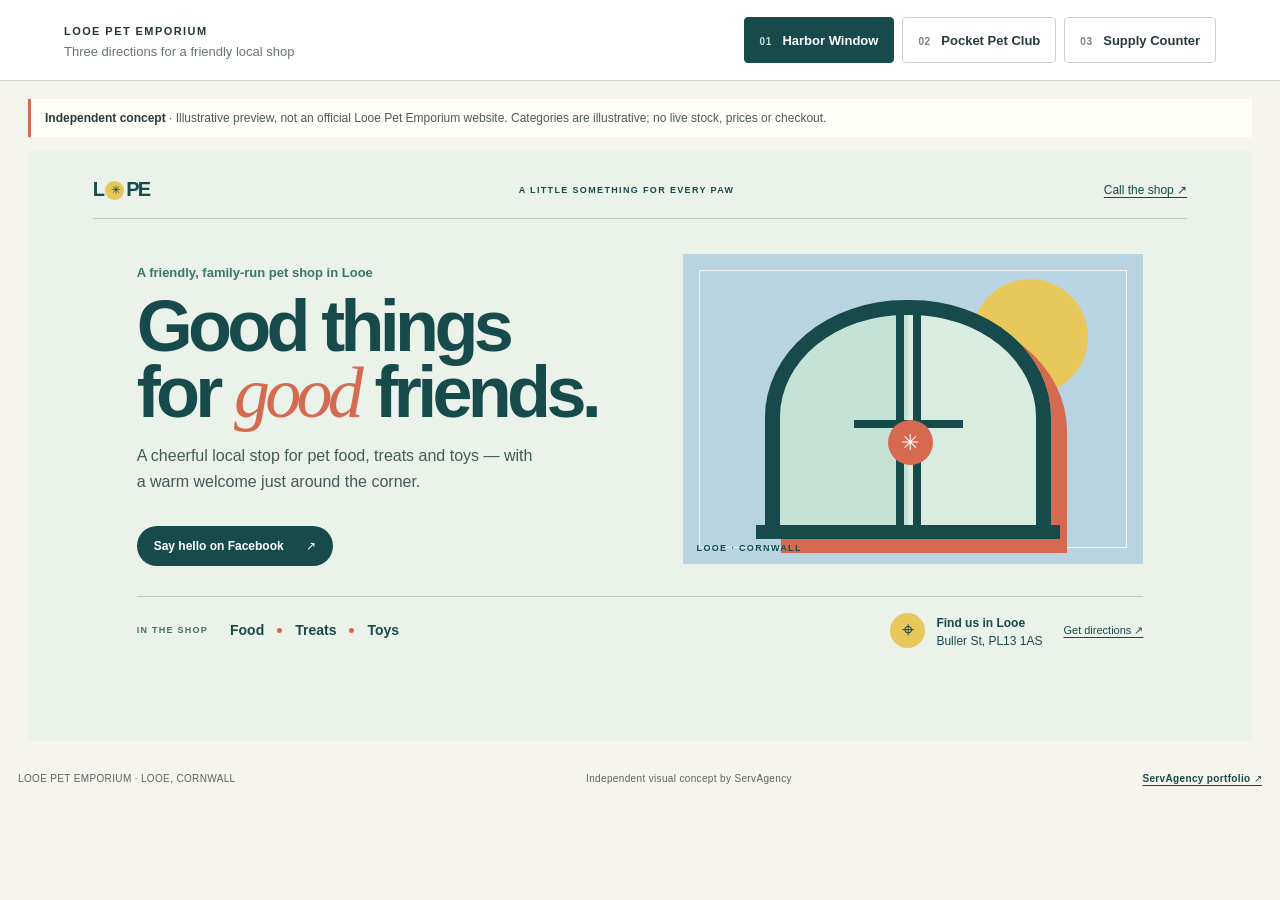
==== index.html @ 42b83d79 "Create Looe Pet Emporium three-concept prototype" ====
<!doctype html>
<html lang="en">
<head>
  <meta charset="utf-8">
  <meta name="viewport" content="width=device-width, initial-scale=1">
  <meta name="theme-color" content="#f5f4ed">
  <meta name="description" content="An independent, illustrative website concept for Looe Pet Emporium, shown in three visual directions.">
  <title>Looe Pet Emporium — Three visual concepts</title>
  <link rel="stylesheet" href="styles.css">
  <script src="interactions.js" defer></script>
</head>
<body data-concept="harbor">
  <a class="skip-link" href="#main">Skip to content</a>
  <header class="concept-bar">
    <div class="concept-intro"><span class="eyebrow">LOOE PET EMPORIUM</span><p>Three directions for a friendly local shop</p></div>
    <nav class="concept-picker" aria-label="Choose a visual concept">
      <button type="button" data-concept-button="harbor" aria-pressed="true"><span>01</span> Harbor Window</button>
      <button type="button" data-concept-button="club" aria-pressed="false"><span>02</span> Pocket Pet Club</button>
      <button type="button" data-concept-button="counter" aria-pressed="false"><span>03</span> Supply Counter</button>
    </nav>
  </header>
  <main id="main" tabindex="-1">
    <p class="concept-note"><strong>Independent concept</strong> · Illustrative preview, not an official Looe Pet Emporium website. Categories are illustrative; no live stock, prices or checkout.</p>
    <p id="concept-status" class="visually-hidden" aria-live="polite" aria-atomic="true">Harbor Window concept selected</p>
    <section class="storefront harbor-view" data-view="harbor" aria-labelledby="harbor-title">
      <div class="harbor-top"><a class="brand" href="#main" aria-label="Looe Pet Emporium home">L<span class="brand-mark">✳</span>PE</a><span class="top-caption">A LITTLE SOMETHING FOR EVERY PAW</span><a class="small-link" href="tel:+441503269208">Call the shop ↗</a></div>
      <div class="harbor-hero">
        <div class="harbor-copy"><p class="kicker">A friendly, family-run pet shop in Looe</p><h1 id="harbor-title">Good things<br>for <em>good</em> friends.</h1><p class="hero-text">A cheerful local stop for pet food, treats and toys — with a warm welcome just around the corner.</p><a class="pill-link" href="https://www.facebook.com/LooePetEmporium/" target="_blank" rel="noopener noreferrer">Say hello on Facebook <span aria-hidden="true">↗</span></a></div>
        <div class="window-art" aria-hidden="true"><div class="sun"></div><div class="window-arch"><div class="window-cross"></div><div class="window-sill"></div><div class="window-paw">✳</div></div><span class="art-label">LOOE · CORNWALL</span></div>
      </div>
      <div class="harbor-lower"><div class="category-line"><span>IN THE SHOP</span><p><b>Food</b><i></i><b>Treats</b><i></i><b>Toys</b></p></div><div class="visit-card"><span class="visit-icon" aria-hidden="true">⌖</span><div><b>Find us in Looe</b><p>Buller St, PL13 1AS</p></div><a href="https://maps.google.com/?q=Buller+St%2C+PL13+1AS" target="_blank" rel="noopener noreferrer">Get directions ↗</a></div></div>
    </section>
    <section class="storefront club-view" data-view="club" aria-labelledby="club-title" hidden>
      <header class="club-head"><a class="club-logo" href="#main" aria-label="Looe Pet Emporium home">LOOE<span>pet emporium</span></a><span class="club-ribbon">A GOOD DAY FOR A WAG</span><a class="club-contact" href="tel:+441503269208">Call us <span aria-hidden="true">↗</span></a></header>
      <div class="club-hero"><div class="club-copy"><span class="sticker sticker-one">HELLO,<br>LOOE!</span><p class="club-kicker">Your neighbourhood pet shop</p><h1 id="club-title">More tail<br>wags <span>start here.</span></h1><p>A friendly, family-run shop with food, treats and toys for the four-legged members of the family.</p><a class="club-button" href="https://www.facebook.com/LooePetEmporium/" target="_blank" rel="noopener noreferrer">Meet us on Facebook <span aria-hidden="true">→</span></a></div><div class="club-seal" aria-label="Food, treats and toys"><span class="seal-top">GOOD THINGS FOR</span><strong>pets!</strong><span class="seal-bottom">FOOD · TREATS · TOYS</span><span class="seal-star" aria-hidden="true">✦</span></div></div>
      <div class="club-footer"><div><span class="tiny-label">POP IN</span><p>Buller St, PL13 1AS</p></div><a href="https://maps.google.com/?q=Buller+St%2C+PL13+1AS" target="_blank" rel="noopener noreferrer">Find us in Looe <span aria-hidden="true">↗</span></a></div>
    </section>
    <section class="storefront counter-view" data-view="counter" aria-labelledby="counter-title" hidden>
      <header class="counter-head"><div class="counter-brand"><span class="counter-icon" aria-hidden="true">LP</span><div><b>LOOE PET EMPORIUM</b><small>YOUR LOCAL PET SHOP</small></div></div><a href="tel:+441503269208">+44 1503 269208 <span aria-hidden="true">↗</span></a></header>
      <div class="counter-hero"><div class="counter-copy"><p class="counter-kicker">BULLER STREET · LOOE</p><h1 id="counter-title">A good place<br>to <span>stock up.</span></h1><p>A friendly, family-run pet shop for everyday food, little treats and playtime favourites.</p><a class="counter-button" href="https://www.facebook.com/LooePetEmporium/" target="_blank" rel="noopener noreferrer">CONTACT THE SHOP <span aria-hidden="true">↗</span></a></div><div class="shelf-art" aria-hidden="true"><div class="shelf-label shelf-a">FOOD</div><div class="shelf-label shelf-b">TREATS</div><div class="shelf-label shelf-c">TOYS</div><div class="shelf-line line-a"></div><div class="shelf-line line-b"></div><div class="shelf-line line-c"></div><span class="shelf-note">GOOD THINGS<br>FOR GOOD PETS</span></div></div>
      <div class="counter-bottom"><span class="counter-tag">IN STORE</span><div class="counter-categories"><span>01 / FOOD</span><span>02 / TREATS</span><span>03 / TOYS</span></div><a href="https://maps.google.com/?q=Buller+St%2C+PL13+1AS" target="_blank" rel="noopener noreferrer">Buller St, PL13 1AS <span aria-hidden="true">↗</span></a></div>
    </section>
  </main>
  <footer class="global-footer"><span>LOOE PET EMPORIUM · LOOE, CORNWALL</span><span>Independent visual concept by ServAgency</span><a href="https://servagency.vercel.app" target="_blank" rel="noopener noreferrer">ServAgency portfolio ↗</a></footer>
</body>
</html>
---- styles.css ----
@charset "UTF-8";
:root{font-family:Arial,"Trebuchet MS",sans-serif;color:#24363a;background:#f5f4ed;font-synthesis:none;text-rendering:optimizeLegibility}*{box-sizing:border-box}html{scroll-behavior:smooth}body{margin:0;min-width:320px}.skip-link{position:absolute;top:-60px;left:12px;z-index:9;padding:12px;background:#fff;color:#111}.skip-link:focus{top:12px}.concept-bar{position:relative;z-index:2;display:flex;align-items:center;justify-content:space-between;gap:24px;padding:17px max(5vw,22px);background:#fff;border-bottom:1px solid #d8d9d0}.concept-intro .eyebrow{font-size:11px;letter-spacing:.13em;font-weight:800}.concept-intro p{margin:5px 0 0;font-size:13px;color:#687475}.concept-picker{display:flex;gap:8px}.concept-picker button{min-height:46px;padding:0 15px;border:1px solid #cdd3ce;border-radius:4px;background:#fff;color:#283a3c;font:700 13px Arial, sans-serif;cursor:pointer;transition:background .2s,color .2s,border-color .2s}.concept-picker button span{margin-right:7px;color:#768282;font-size:10px;letter-spacing:.06em}.concept-picker button:hover{border-color:#35635d}.concept-picker button[aria-pressed=true]{color:#fff;background:#174a4b;border-color:#174a4b}.concept-picker button[aria-pressed=true] span{color:#c8e1d5}.concept-picker button:focus-visible,a:focus-visible{outline:3px solid #dc7648;outline-offset:3px}main{max-width:1420px;margin:0 auto;padding:18px 28px 20px}.concept-note{max-width:1250px;margin:0 auto 14px;padding:10px 14px;border-left:3px solid #d56a51;background:#fffdf8;color:#4d5b5d;font-size:12px;line-height:1.5}.concept-note strong{color:#263b3c}.storefront{max-width:1250px;min-height:590px;margin:0 auto;overflow:hidden;animation:enter .32s ease both}.storefront[hidden]{display:none!important}.visually-hidden{position:absolute;width:1px;height:1px;padding:0;margin:-1px;overflow:hidden;clip:rect(0,0,0,0);white-space:nowrap;border:0}@keyframes enter{from{opacity:.65;transform:translateY(5px)}to{opacity:1;transform:translateY(0)}}
/* Harbor Window: coastal, layered and softly framed */
.harbor-view{padding:27px 5.3% 35px;background:#eaf2e9;color:#174a4b}.harbor-top{display:flex;align-items:center;justify-content:space-between;padding-bottom:17px;border-bottom:1px solid #b9cec3}.brand{font-weight:900;letter-spacing:-.09em;font-size:20px;color:#174a4b;text-decoration:none}.brand-mark{display:inline-grid;place-items:center;width:19px;height:19px;margin:0 2px;border-radius:50%;background:#e8c85b;color:#174a4b;font-size:12px;vertical-align:2px}.top-caption,.art-label{font-size:9px;letter-spacing:.15em;font-weight:800}.small-link{font-size:12px;color:#174a4b;text-underline-offset:3px}.harbor-hero{display:grid;grid-template-columns:1fr .92fr;align-items:center;min-height:355px;gap:45px;padding:33px 4% 18px}.kicker{font-size:13px;color:#3b766e;font-weight:700}.harbor-copy h1{margin:12px 0 17px;font-family:"Trebuchet MS",Arial,sans-serif;font-size:clamp(44px,6vw,72px);line-height:.92;letter-spacing:-.065em}.harbor-copy h1 em{font-family:Georgia,serif;font-weight:400;color:#d56a51}.hero-text{max-width:400px;font-size:16px;line-height:1.6;color:#405b59}.pill-link{display:inline-flex;gap:22px;align-items:center;margin-top:15px;padding:13px 17px;border-radius:99px;background:#174a4b;color:#fff;text-decoration:none;font-size:12px;font-weight:700}.window-art{position:relative;display:grid;place-items:center;min-height:310px;background:#b8d4e2;overflow:hidden}.window-art:before{content:"";position:absolute;inset:16px;border:1px solid #f5f4ed}.sun{position:absolute;width:116px;height:116px;top:25px;right:12%;border-radius:50%;background:#e8c85b}.window-arch{position:absolute;bottom:25px;left:18%;width:62%;height:77%;border:15px solid #174a4b;border-bottom:0;border-radius:49% 49% 0 0;background:linear-gradient(90deg,#c5e2d7 50%,#d9ece0 50%);box-shadow:16px 14px 0 #d56a51}.window-cross{position:absolute;inset:0 45%;border-left:8px solid #174a4b;border-right:8px solid #174a4b}.window-cross:after{content:"";position:absolute;left:-50px;right:-50px;top:47%;border-top:8px solid #174a4b}.window-sill{position:absolute;left:-24px;right:-24px;bottom:0;height:14px;background:#174a4b}.window-paw{position:absolute;left:42%;top:47%;display:grid;place-items:center;width:45px;height:45px;border-radius:50%;background:#d56a51;color:#fff;font-size:22px}.art-label{position:absolute;bottom:11px;left:14px;color:#174a4b}.harbor-lower{display:flex;align-items:center;justify-content:space-between;gap:22px;margin:12px 4% 0;padding-top:16px;border-top:1px solid #b9cec3}.category-line{display:flex;gap:22px;align-items:center}.category-line>span,.tiny-label{font-size:9px;letter-spacing:.14em;font-weight:800;color:#3b766e}.category-line p{display:flex;align-items:center;gap:13px;margin:0;font-size:14px}.category-line i{width:5px;height:5px;border-radius:50%;background:#d56a51}.visit-card{display:flex;align-items:center;gap:11px}.visit-icon{display:grid;place-items:center;width:35px;height:35px;border-radius:50%;background:#e8c85b;font-size:22px}.visit-card b{font-size:12px}.visit-card p{margin:3px 0 0;font-size:12px}.visit-card a{margin-left:10px;font-size:11px;color:#174a4b;text-underline-offset:3px}
/* Pocket Pet Club: playful, sticker-like and bright */
.club-view{padding:0 6% 27px;background:#fff5ee;color:#24364b;border:1px solid #f0d3c8;border-radius:3px}.club-head{display:flex;align-items:center;justify-content:space-between;min-height:76px;border-bottom:2px solid #24364b}.club-logo{color:#6548a3;text-decoration:none;font-size:18px;font-weight:900;letter-spacing:-.07em}.club-logo span{display:block;margin-top:-2px;font-size:10px;letter-spacing:.01em;font-weight:600}.club-ribbon{padding:7px 14px;background:#f1cc52;transform:rotate(-2deg);font-size:9px;font-weight:900;letter-spacing:.1em}.club-contact{font-size:12px;color:#24364b}.club-hero{position:relative;display:grid;grid-template-columns:1.1fr .9fr;align-items:center;min-height:405px;padding:28px 7% 24px}.club-copy{position:relative;z-index:1}.club-kicker{font-size:12px;font-weight:800;color:#6548a3}.club-copy h1{margin:11px 0 15px;font-family:"Trebuchet MS",Arial,sans-serif;font-size:clamp(48px,6.2vw,76px);line-height:.9;letter-spacing:-.07em}.club-copy h1 span{color:#d64d3f}.club-copy>p:not(.club-kicker){max-width:390px;font-size:15px;line-height:1.65}.club-button{display:inline-flex;gap:19px;padding:13px 16px;margin-top:12px;border-radius:3px;background:#6548a3;color:#fff;text-decoration:none;font-size:12px;font-weight:800}.sticker{position:absolute;top:4px;left:52%;display:grid;place-items:center;width:70px;height:70px;border-radius:50%;background:#f0a0a3;color:#24364b;text-align:center;font-size:10px;font-weight:900;line-height:1.1;transform:rotate(10deg)}.club-seal{position:relative;display:flex;flex-direction:column;align-items:center;justify-content:center;width:min(300px,82%);aspect-ratio:1;margin:auto;border:2px dashed #24364b;border-radius:50%;background:#f1cc52;box-shadow:10px 10px 0 #f0a0a3;transform:rotate(5deg)}.club-seal:before{content:"";position:absolute;inset:12px;border:1px solid #24364b;border-radius:50%}.club-seal .seal-top,.club-seal .seal-bottom{position:relative;font-size:9px;letter-spacing:.1em;font-weight:900}.club-seal strong{position:relative;font-family:"Trebuchet MS",Arial,sans-serif;font-size:66px;line-height:1;letter-spacing:-.08em;color:#6548a3}.seal-bottom{margin-top:7px}.seal-star{position:absolute;right:14px;top:37px;color:#d64d3f;font-size:28px}.club-footer{display:flex;justify-content:space-between;align-items:center;padding:16px 2%;border-top:2px solid #24364b}.club-footer p{margin:5px 0 0;font-weight:700;font-size:14px}.club-footer>a{padding:12px 15px;border:1.5px solid #24364b;border-radius:2px;color:#24364b;text-decoration:none;font-size:12px;font-weight:800}
/* Supply Counter: useful, ordered, label-led */
.counter-view{padding:25px 5.5% 25px;background:#f2f4f0;color:#25343b;border-top:8px solid #2957a4}.counter-head{display:flex;align-items:center;justify-content:space-between;padding:0 1% 17px;border-bottom:1px solid #bdc9c7}.counter-brand{display:flex;align-items:center;gap:11px}.counter-icon{display:grid;place-items:center;width:38px;height:38px;background:#2957a4;color:white;font-size:13px;font-weight:900}.counter-brand b,.counter-brand small{display:block}.counter-brand b{font-size:12px;letter-spacing:.08em}.counter-brand small{margin-top:3px;font-size:9px;letter-spacing:.14em;color:#627276}.counter-head>a{color:#25343b;font-size:12px;font-weight:700;text-decoration:none}.counter-hero{display:grid;grid-template-columns:1fr .88fr;align-items:center;gap:45px;min-height:360px;padding:32px 6% 26px}.counter-kicker{font-size:10px;font-weight:900;letter-spacing:.16em;color:#2957a4}.counter-copy h1{margin:14px 0 17px;font-family:Impact,"Arial Narrow",sans-serif;font-stretch:condensed;font-size:clamp(49px,6vw,72px);font-weight:500;line-height:.93;letter-spacing:-.035em;text-transform:uppercase}.counter-copy h1 span{color:#2957a4}.counter-copy>p:not(.counter-kicker){max-width:390px;font-size:15px;line-height:1.65;color:#4e5e61}.counter-button{display:inline-flex;gap:24px;align-items:center;margin-top:13px;padding:13px 16px;background:#2957a4;color:#fff;text-decoration:none;font-size:10px;font-weight:900;letter-spacing:.07em}.shelf-art{position:relative;min-height:290px;background:#e5eef1;border-left:9px solid #9dba91}.shelf-art:before{content:"";position:absolute;inset:14px;border:1px solid #c3d1d3}.shelf-line{position:absolute;left:11%;right:9%;height:7px;background:#25343b}.line-a{top:31%}.line-b{top:57%}.line-c{top:83%}.shelf-label{position:absolute;z-index:1;display:grid;place-items:center;height:43px;padding:0 18px;background:#fff;font-family:"Arial Narrow",Arial,sans-serif;font-size:12px;font-weight:900;letter-spacing:.1em;box-shadow:4px 4px 0 #9dba91}.shelf-a{left:16%;top:16%;background:#9dba91}.shelf-b{right:14%;top:42%;background:#dc7648;color:#111}.shelf-c{left:22%;top:68%;background:#fff}.shelf-note{position:absolute;right:12px;bottom:8px;color:#526367;font-size:8px;font-weight:900;letter-spacing:.12em;text-align:right}.counter-bottom{display:grid;grid-template-columns:auto 1fr auto;align-items:center;gap:20px;padding:15px 1% 0;border-top:1px solid #bdc9c7}.counter-tag{padding:6px 9px;background:#9dba91;font-size:9px;letter-spacing:.12em;font-weight:900}.counter-categories{display:flex;gap:0}.counter-categories span{padding:8px 14px;border-right:1px solid #bdc9c7;font-size:10px;letter-spacing:.06em;font-weight:900}.counter-categories span:first-child{border-left:1px solid #bdc9c7}.counter-bottom>a{font-size:11px;font-weight:700;color:#25343b;text-decoration:none}
.global-footer{display:flex;max-width:1250px;align-items:center;justify-content:space-between;gap:16px;margin:0 auto;padding:12px 3px;color:#596565;font-size:10px;letter-spacing:.035em}.global-footer a{color:#174a4b;font-weight:700;text-underline-offset:3px}
@media(max-width:850px){.concept-bar{align-items:flex-start;flex-direction:column;gap:13px}.concept-picker{width:100%}.concept-picker button{flex:1;padding:0 9px;font-size:11px}.harbor-hero,.club-hero,.counter-hero{gap:25px}.harbor-lower{align-items:flex-start;flex-direction:column}.visit-card{flex-wrap:wrap}.counter-bottom{grid-template-columns:auto 1fr}.counter-bottom>a{grid-column:2}.global-footer{flex-wrap:wrap}}
@media(max-width:600px){main{padding:13px 12px}.concept-bar{padding:13px 14px}.concept-intro p{font-size:12px}.concept-picker{gap:5px}.concept-picker button{min-height:48px;padding:6px 5px;font-size:10px;line-height:1.25}.concept-picker button span{display:block;margin:0 0 3px}.concept-note{font-size:11px}.storefront{min-height:0}.harbor-view{padding:20px 17px 24px}.harbor-top{gap:9px}.top-caption{max-width:120px;text-align:center;font-size:7px}.small-link{font-size:10px}.harbor-hero{grid-template-columns:1fr;gap:22px;padding:27px 2% 14px}.harbor-copy h1{font-size:53px}.hero-text{font-size:15px}.window-art{min-height:255px}.window-arch{width:57%;height:78%}.harbor-lower{margin:9px 2% 0;padding-top:13px}.category-line{width:100%;gap:13px}.category-line p{gap:9px;font-size:13px}.visit-card{width:100%}.visit-card a{margin-left:auto}.club-view{padding:0 17px 17px}.club-head{min-height:67px}.club-logo{font-size:16px}.club-ribbon{padding:6px 8px;font-size:7px}.club-contact{font-size:10px}.club-hero{grid-template-columns:1fr;padding:26px 3% 25px}.club-copy h1{font-size:58px}.sticker{left:auto;right:4px;top:12px;width:58px;height:58px;font-size:9px}.club-seal{width:min(235px,70%);margin:18px auto 4px}.club-seal strong{font-size:55px}.club-footer{align-items:flex-start;gap:15px}.club-footer>a{align-self:center;padding:11px;font-size:10px}.counter-view{padding:21px 15px 18px;border-top-width:6px}.counter-head{gap:10px}.counter-brand{gap:8px}.counter-icon{width:33px;height:33px}.counter-brand b{font-size:9px}.counter-brand small{font-size:8px}.counter-head>a{font-size:10px}.counter-hero{grid-template-columns:1fr;gap:21px;padding:26px 3% 21px}.counter-copy h1{font-size:56px}.shelf-art{min-height:230px}.counter-bottom{grid-template-columns:1fr;gap:10px}.counter-categories{flex-wrap:wrap}.counter-categories span{padding:8px 10px;font-size:9px}.counter-bottom>a{grid-column:auto}.global-footer{padding:12px 2px;font-size:9px}.global-footer span:nth-child(2){order:3;width:100%}}
@media(prefers-reduced-motion:reduce){html{scroll-behavior:auto}*,*::before,*::after{animation-duration:.01ms!important;animation-iteration-count:1!important;scroll-behavior:auto!important;transition-duration:.01ms!important}}
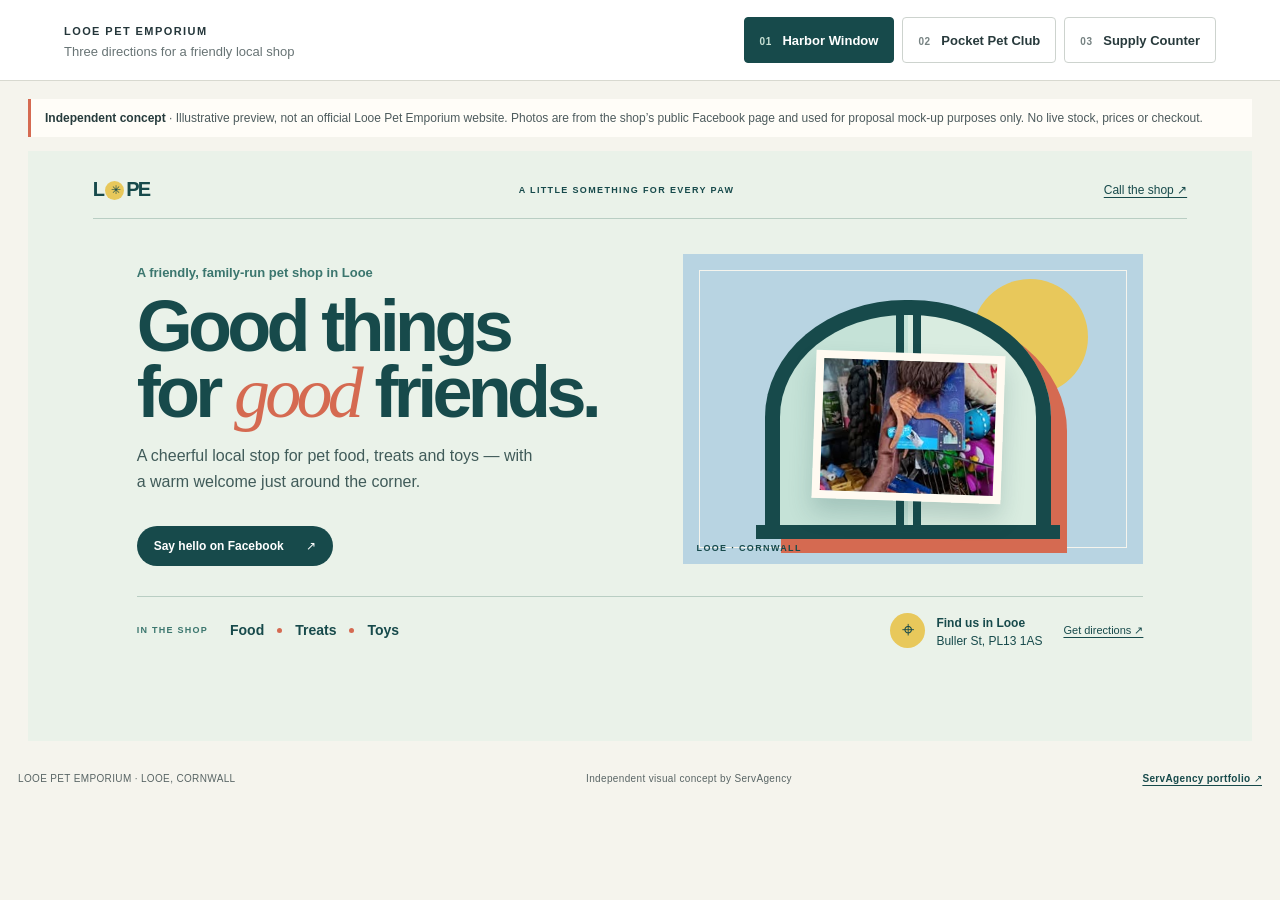
==== commit 993eafca: "Use public Looe Facebook toy photos in concepts" ====
--- a/index.html
+++ b/index.html
@@ -20,24 +20,24 @@
     </nav>
   </header>
   <main id="main" tabindex="-1">
-    <p class="concept-note"><strong>Independent concept</strong> · Illustrative preview, not an official Looe Pet Emporium website. Categories are illustrative; no live stock, prices or checkout.</p>
+    <p class="concept-note"><strong>Independent concept</strong> · Illustrative preview, not an official Looe Pet Emporium website. Photos are from the shop’s public Facebook page and used for proposal mock-up purposes only. No live stock, prices or checkout.</p>
     <p id="concept-status" class="visually-hidden" aria-live="polite" aria-atomic="true">Harbor Window concept selected</p>
     <section class="storefront harbor-view" data-view="harbor" aria-labelledby="harbor-title">
       <div class="harbor-top"><a class="brand" href="#main" aria-label="Looe Pet Emporium home">L<span class="brand-mark">✳</span>PE</a><span class="top-caption">A LITTLE SOMETHING FOR EVERY PAW</span><a class="small-link" href="tel:+441503269208">Call the shop ↗</a></div>
       <div class="harbor-hero">
         <div class="harbor-copy"><p class="kicker">A friendly, family-run pet shop in Looe</p><h1 id="harbor-title">Good things<br>for <em>good</em> friends.</h1><p class="hero-text">A cheerful local stop for pet food, treats and toys — with a warm welcome just around the corner.</p><a class="pill-link" href="https://www.facebook.com/LooePetEmporium/" target="_blank" rel="noopener noreferrer">Say hello on Facebook <span aria-hidden="true">↗</span></a></div>
-        <div class="window-art" aria-hidden="true"><div class="sun"></div><div class="window-arch"><div class="window-cross"></div><div class="window-sill"></div><div class="window-paw">✳</div></div><span class="art-label">LOOE · CORNWALL</span></div>
+        <div class="window-art" aria-hidden="true"><div class="sun"></div><div class="window-arch"><div class="window-cross"></div><div class="window-sill"></div><div class="window-paw">✳</div><img class="shop-photo harbor-photo" src="images/looe-facebook-toy-1.jpg" alt="Toy photo posted publicly by Looe Pet Emporium on Facebook" loading="lazy" width="480" height="480"></div><span class="art-label">LOOE · CORNWALL</span></div>
       </div>
       <div class="harbor-lower"><div class="category-line"><span>IN THE SHOP</span><p><b>Food</b><i></i><b>Treats</b><i></i><b>Toys</b></p></div><div class="visit-card"><span class="visit-icon" aria-hidden="true">⌖</span><div><b>Find us in Looe</b><p>Buller St, PL13 1AS</p></div><a href="https://maps.google.com/?q=Buller+St%2C+PL13+1AS" target="_blank" rel="noopener noreferrer">Get directions ↗</a></div></div>
     </section>
     <section class="storefront club-view" data-view="club" aria-labelledby="club-title" hidden>
       <header class="club-head"><a class="club-logo" href="#main" aria-label="Looe Pet Emporium home">LOOE<span>pet emporium</span></a><span class="club-ribbon">A GOOD DAY FOR A WAG</span><a class="club-contact" href="tel:+441503269208">Call us <span aria-hidden="true">↗</span></a></header>
-      <div class="club-hero"><div class="club-copy"><span class="sticker sticker-one">HELLO,<br>LOOE!</span><p class="club-kicker">Your neighbourhood pet shop</p><h1 id="club-title">More tail<br>wags <span>start here.</span></h1><p>A friendly, family-run shop with food, treats and toys for the four-legged members of the family.</p><a class="club-button" href="https://www.facebook.com/LooePetEmporium/" target="_blank" rel="noopener noreferrer">Meet us on Facebook <span aria-hidden="true">→</span></a></div><div class="club-seal" aria-label="Food, treats and toys"><span class="seal-top">GOOD THINGS FOR</span><strong>pets!</strong><span class="seal-bottom">FOOD · TREATS · TOYS</span><span class="seal-star" aria-hidden="true">✦</span></div></div>
+      <div class="club-hero"><div class="club-copy"><span class="sticker sticker-one">HELLO,<br>LOOE!</span><p class="club-kicker">Your neighbourhood pet shop</p><h1 id="club-title">More tail<br>wags <span>start here.</span></h1><p>A friendly, family-run shop with food, treats and toys for the four-legged members of the family.</p><a class="club-button" href="https://www.facebook.com/LooePetEmporium/" target="_blank" rel="noopener noreferrer">Meet us on Facebook <span aria-hidden="true">→</span></a></div><div class="club-seal" aria-label="Food, treats and toys"><img class="shop-photo club-photo" src="images/looe-facebook-toy-2.jpg" alt="Toy photo posted publicly by Looe Pet Emporium on Facebook" loading="lazy" width="480" height="480"><span class="seal-top">GOOD THINGS FOR</span><strong>pets!</strong><span class="seal-bottom">FOOD · TREATS · TOYS</span><span class="seal-star" aria-hidden="true">✦</span></div></div>
       <div class="club-footer"><div><span class="tiny-label">POP IN</span><p>Buller St, PL13 1AS</p></div><a href="https://maps.google.com/?q=Buller+St%2C+PL13+1AS" target="_blank" rel="noopener noreferrer">Find us in Looe <span aria-hidden="true">↗</span></a></div>
     </section>
     <section class="storefront counter-view" data-view="counter" aria-labelledby="counter-title" hidden>
       <header class="counter-head"><div class="counter-brand"><span class="counter-icon" aria-hidden="true">LP</span><div><b>LOOE PET EMPORIUM</b><small>YOUR LOCAL PET SHOP</small></div></div><a href="tel:+441503269208">+44 1503 269208 <span aria-hidden="true">↗</span></a></header>
-      <div class="counter-hero"><div class="counter-copy"><p class="counter-kicker">BULLER STREET · LOOE</p><h1 id="counter-title">A good place<br>to <span>stock up.</span></h1><p>A friendly, family-run pet shop for everyday food, little treats and playtime favourites.</p><a class="counter-button" href="https://www.facebook.com/LooePetEmporium/" target="_blank" rel="noopener noreferrer">CONTACT THE SHOP <span aria-hidden="true">↗</span></a></div><div class="shelf-art" aria-hidden="true"><div class="shelf-label shelf-a">FOOD</div><div class="shelf-label shelf-b">TREATS</div><div class="shelf-label shelf-c">TOYS</div><div class="shelf-line line-a"></div><div class="shelf-line line-b"></div><div class="shelf-line line-c"></div><span class="shelf-note">GOOD THINGS<br>FOR GOOD PETS</span></div></div>
+      <div class="counter-hero"><div class="counter-copy"><p class="counter-kicker">BULLER STREET · LOOE</p><h1 id="counter-title">A good place<br>to <span>stock up.</span></h1><p>A friendly, family-run pet shop for everyday food, little treats and playtime favourites.</p><a class="counter-button" href="https://www.facebook.com/LooePetEmporium/" target="_blank" rel="noopener noreferrer">CONTACT THE SHOP <span aria-hidden="true">↗</span></a></div><div class="shelf-art"><img class="shop-photo counter-photo" src="images/looe-facebook-toy-1.jpg" alt="Toy photo posted publicly by Looe Pet Emporium on Facebook" loading="lazy" width="480" height="480"><div class="shelf-label shelf-a">FOOD</div><div class="shelf-label shelf-b">TREATS</div><div class="shelf-label shelf-c">TOYS</div><div class="shelf-line line-a"></div><div class="shelf-line line-b"></div><div class="shelf-line line-c"></div><span class="shelf-note">GOOD THINGS<br>FOR GOOD PETS</span></div></div>
       <div class="counter-bottom"><span class="counter-tag">IN STORE</span><div class="counter-categories"><span>01 / FOOD</span><span>02 / TREATS</span><span>03 / TOYS</span></div><a href="https://maps.google.com/?q=Buller+St%2C+PL13+1AS" target="_blank" rel="noopener noreferrer">Buller St, PL13 1AS <span aria-hidden="true">↗</span></a></div>
     </section>
   </main>
--- a/styles.css
+++ b/styles.css
@@ -5,8 +5,9 @@
 /* Pocket Pet Club: playful, sticker-like and bright */
 .club-view{padding:0 6% 27px;background:#fff5ee;color:#24364b;border:1px solid #f0d3c8;border-radius:3px}.club-head{display:flex;align-items:center;justify-content:space-between;min-height:76px;border-bottom:2px solid #24364b}.club-logo{color:#6548a3;text-decoration:none;font-size:18px;font-weight:900;letter-spacing:-.07em}.club-logo span{display:block;margin-top:-2px;font-size:10px;letter-spacing:.01em;font-weight:600}.club-ribbon{padding:7px 14px;background:#f1cc52;transform:rotate(-2deg);font-size:9px;font-weight:900;letter-spacing:.1em}.club-contact{font-size:12px;color:#24364b}.club-hero{position:relative;display:grid;grid-template-columns:1.1fr .9fr;align-items:center;min-height:405px;padding:28px 7% 24px}.club-copy{position:relative;z-index:1}.club-kicker{font-size:12px;font-weight:800;color:#6548a3}.club-copy h1{margin:11px 0 15px;font-family:"Trebuchet MS",Arial,sans-serif;font-size:clamp(48px,6.2vw,76px);line-height:.9;letter-spacing:-.07em}.club-copy h1 span{color:#d64d3f}.club-copy>p:not(.club-kicker){max-width:390px;font-size:15px;line-height:1.65}.club-button{display:inline-flex;gap:19px;padding:13px 16px;margin-top:12px;border-radius:3px;background:#6548a3;color:#fff;text-decoration:none;font-size:12px;font-weight:800}.sticker{position:absolute;top:4px;left:52%;display:grid;place-items:center;width:70px;height:70px;border-radius:50%;background:#f0a0a3;color:#24364b;text-align:center;font-size:10px;font-weight:900;line-height:1.1;transform:rotate(10deg)}.club-seal{position:relative;display:flex;flex-direction:column;align-items:center;justify-content:center;width:min(300px,82%);aspect-ratio:1;margin:auto;border:2px dashed #24364b;border-radius:50%;background:#f1cc52;box-shadow:10px 10px 0 #f0a0a3;transform:rotate(5deg)}.club-seal:before{content:"";position:absolute;inset:12px;border:1px solid #24364b;border-radius:50%}.club-seal .seal-top,.club-seal .seal-bottom{position:relative;font-size:9px;letter-spacing:.1em;font-weight:900}.club-seal strong{position:relative;font-family:"Trebuchet MS",Arial,sans-serif;font-size:66px;line-height:1;letter-spacing:-.08em;color:#6548a3}.seal-bottom{margin-top:7px}.seal-star{position:absolute;right:14px;top:37px;color:#d64d3f;font-size:28px}.club-footer{display:flex;justify-content:space-between;align-items:center;padding:16px 2%;border-top:2px solid #24364b}.club-footer p{margin:5px 0 0;font-weight:700;font-size:14px}.club-footer>a{padding:12px 15px;border:1.5px solid #24364b;border-radius:2px;color:#24364b;text-decoration:none;font-size:12px;font-weight:800}
 /* Supply Counter: useful, ordered, label-led */
-.counter-view{padding:25px 5.5% 25px;background:#f2f4f0;color:#25343b;border-top:8px solid #2957a4}.counter-head{display:flex;align-items:center;justify-content:space-between;padding:0 1% 17px;border-bottom:1px solid #bdc9c7}.counter-brand{display:flex;align-items:center;gap:11px}.counter-icon{display:grid;place-items:center;width:38px;height:38px;background:#2957a4;color:white;font-size:13px;font-weight:900}.counter-brand b,.counter-brand small{display:block}.counter-brand b{font-size:12px;letter-spacing:.08em}.counter-brand small{margin-top:3px;font-size:9px;letter-spacing:.14em;color:#627276}.counter-head>a{color:#25343b;font-size:12px;font-weight:700;text-decoration:none}.counter-hero{display:grid;grid-template-columns:1fr .88fr;align-items:center;gap:45px;min-height:360px;padding:32px 6% 26px}.counter-kicker{font-size:10px;font-weight:900;letter-spacing:.16em;color:#2957a4}.counter-copy h1{margin:14px 0 17px;font-family:Impact,"Arial Narrow",sans-serif;font-stretch:condensed;font-size:clamp(49px,6vw,72px);font-weight:500;line-height:.93;letter-spacing:-.035em;text-transform:uppercase}.counter-copy h1 span{color:#2957a4}.counter-copy>p:not(.counter-kicker){max-width:390px;font-size:15px;line-height:1.65;color:#4e5e61}.counter-button{display:inline-flex;gap:24px;align-items:center;margin-top:13px;padding:13px 16px;background:#2957a4;color:#fff;text-decoration:none;font-size:10px;font-weight:900;letter-spacing:.07em}.shelf-art{position:relative;min-height:290px;background:#e5eef1;border-left:9px solid #9dba91}.shelf-art:before{content:"";position:absolute;inset:14px;border:1px solid #c3d1d3}.shelf-line{position:absolute;left:11%;right:9%;height:7px;background:#25343b}.line-a{top:31%}.line-b{top:57%}.line-c{top:83%}.shelf-label{position:absolute;z-index:1;display:grid;place-items:center;height:43px;padding:0 18px;background:#fff;font-family:"Arial Narrow",Arial,sans-serif;font-size:12px;font-weight:900;letter-spacing:.1em;box-shadow:4px 4px 0 #9dba91}.shelf-a{left:16%;top:16%;background:#9dba91}.shelf-b{right:14%;top:42%;background:#dc7648;color:#111}.shelf-c{left:22%;top:68%;background:#fff}.shelf-note{position:absolute;right:12px;bottom:8px;color:#526367;font-size:8px;font-weight:900;letter-spacing:.12em;text-align:right}.counter-bottom{display:grid;grid-template-columns:auto 1fr auto;align-items:center;gap:20px;padding:15px 1% 0;border-top:1px solid #bdc9c7}.counter-tag{padding:6px 9px;background:#9dba91;font-size:9px;letter-spacing:.12em;font-weight:900}.counter-categories{display:flex;gap:0}.counter-categories span{padding:8px 14px;border-right:1px solid #bdc9c7;font-size:10px;letter-spacing:.06em;font-weight:900}.counter-categories span:first-child{border-left:1px solid #bdc9c7}.counter-bottom>a{font-size:11px;font-weight:700;color:#25343b;text-decoration:none}
+.counter-view{padding:25px 5.5% 25px;background:#f2f4f0;color:#25343b;border-top:8px solid #2957a4}.counter-head{display:flex;align-items:center;justify-content:space-between;padding:0 1% 17px;border-bottom:1px solid #bdc9c7}.counter-brand{display:flex;align-items:center;gap:11px}.counter-icon{display:grid;place-items:center;width:38px;height:38px;background:#2957a4;color:white;font-size:13px;font-weight:900}.counter-brand b,.counter-brand small{display:block}.counter-brand b{font-size:12px;letter-spacing:.08em}.counter-brand small{margin-top:3px;font-size:9px;letter-spacing:.14em;color:#627276}.counter-head>a{color:#25343b;font-size:12px;font-weight:700;text-decoration:none}.counter-hero{display:grid;grid-template-columns:1fr .88fr;align-items:center;gap:45px;min-height:360px;padding:32px 6% 26px}.counter-kicker{font-size:10px;font-weight:900;letter-spacing:.16em;color:#2957a4}.counter-copy h1{margin:14px 0 17px;font-family:Impact,"Arial Narrow",sans-serif;font-stretch:condensed;font-size:clamp(49px,6vw,72px);font-weight:500;line-height:.93;letter-spacing:-.035em;text-transform:uppercase}.counter-copy h1 span{color:#2957a4}.counter-copy>p:not(.counter-kicker){max-width:390px;font-size:15px;line-height:1.65;color:#4e5e61}.counter-button{display:inline-flex;gap:24px;align-items:center;margin-top:13px;padding:13px 16px;background:#2957a4;color:#fff;text-decoration:none;font-size:10px;font-weight:900;letter-spacing:.07em}.shelf-art{position:relative;min-height:290px;background:#e5eef1;border-left:9px solid #9dba91}.shelf-art:before{content:"";position:absolute;inset:14px;border:1px solid #c3d1d3}.shelf-line{position:absolute;left:11%;right:9%;height:7px;background:#25343b}.line-a{top:31%}.line-b{top:57%}.line-c{top:83%}.shelf-label{position:absolute;z-index:1;display:grid;place-items:center;height:43px;padding:0 18px;background:#fff;font-family:"Arial Narrow",Arial,sans-serif;font-size:12px;font-weight:900;letter-spacing:.1em;box-shadow:4px 4px 0 #9dba91}.shelf-a{left:16%;top:16%;background:#9dba91}.shelf-b{right:14%;top:42%;background:#dc7648;color:#101010}.shelf-c{left:22%;top:68%;background:#fff}.shelf-note{position:absolute;right:12px;bottom:8px;color:#526367;font-size:8px;font-weight:900;letter-spacing:.12em;text-align:right}.counter-bottom{display:grid;grid-template-columns:auto 1fr auto;align-items:center;gap:20px;padding:15px 1% 0;border-top:1px solid #bdc9c7}.counter-tag{padding:6px 9px;background:#9dba91;font-size:9px;letter-spacing:.12em;font-weight:900}.counter-categories{display:flex;gap:0}.counter-categories span{padding:8px 14px;border-right:1px solid #bdc9c7;font-size:10px;letter-spacing:.06em;font-weight:900}.counter-categories span:first-child{border-left:1px solid #bdc9c7}.counter-bottom>a{font-size:11px;font-weight:700;color:#25343b;text-decoration:none}
 .global-footer{display:flex;max-width:1250px;align-items:center;justify-content:space-between;gap:16px;margin:0 auto;padding:12px 3px;color:#596565;font-size:10px;letter-spacing:.035em}.global-footer a{color:#174a4b;font-weight:700;text-underline-offset:3px}
 @media(max-width:850px){.concept-bar{align-items:flex-start;flex-direction:column;gap:13px}.concept-picker{width:100%}.concept-picker button{flex:1;padding:0 9px;font-size:11px}.harbor-hero,.club-hero,.counter-hero{gap:25px}.harbor-lower{align-items:flex-start;flex-direction:column}.visit-card{flex-wrap:wrap}.counter-bottom{grid-template-columns:auto 1fr}.counter-bottom>a{grid-column:2}.global-footer{flex-wrap:wrap}}
 @media(max-width:600px){main{padding:13px 12px}.concept-bar{padding:13px 14px}.concept-intro p{font-size:12px}.concept-picker{gap:5px}.concept-picker button{min-height:48px;padding:6px 5px;font-size:10px;line-height:1.25}.concept-picker button span{display:block;margin:0 0 3px}.concept-note{font-size:11px}.storefront{min-height:0}.harbor-view{padding:20px 17px 24px}.harbor-top{gap:9px}.top-caption{max-width:120px;text-align:center;font-size:7px}.small-link{font-size:10px}.harbor-hero{grid-template-columns:1fr;gap:22px;padding:27px 2% 14px}.harbor-copy h1{font-size:53px}.hero-text{font-size:15px}.window-art{min-height:255px}.window-arch{width:57%;height:78%}.harbor-lower{margin:9px 2% 0;padding-top:13px}.category-line{width:100%;gap:13px}.category-line p{gap:9px;font-size:13px}.visit-card{width:100%}.visit-card a{margin-left:auto}.club-view{padding:0 17px 17px}.club-head{min-height:67px}.club-logo{font-size:16px}.club-ribbon{padding:6px 8px;font-size:7px}.club-contact{font-size:10px}.club-hero{grid-template-columns:1fr;padding:26px 3% 25px}.club-copy h1{font-size:58px}.sticker{left:auto;right:4px;top:12px;width:58px;height:58px;font-size:9px}.club-seal{width:min(235px,70%);margin:18px auto 4px}.club-seal strong{font-size:55px}.club-footer{align-items:flex-start;gap:15px}.club-footer>a{align-self:center;padding:11px;font-size:10px}.counter-view{padding:21px 15px 18px;border-top-width:6px}.counter-head{gap:10px}.counter-brand{gap:8px}.counter-icon{width:33px;height:33px}.counter-brand b{font-size:9px}.counter-brand small{font-size:8px}.counter-head>a{font-size:10px}.counter-hero{grid-template-columns:1fr;gap:21px;padding:26px 3% 21px}.counter-copy h1{font-size:56px}.shelf-art{min-height:230px}.counter-bottom{grid-template-columns:1fr;gap:10px}.counter-categories{flex-wrap:wrap}.counter-categories span{padding:8px 10px;font-size:9px}.counter-bottom>a{grid-column:auto}.global-footer{padding:12px 2px;font-size:9px}.global-footer span:nth-child(2){order:3;width:100%}}
 @media(prefers-reduced-motion:reduce){html{scroll-behavior:auto}*,*::before,*::after{animation-duration:.01ms!important;animation-iteration-count:1!important;scroll-behavior:auto!important;transition-duration:.01ms!important}}
+.shop-photo{display:block;object-fit:cover}.harbor-photo{position:absolute;inset:17% 13% 17%;width:74%;height:66%;border:8px solid #fffaf1;box-shadow:0 14px 24px #174a4b33;transform:rotate(2deg)}.club-photo{position:absolute;inset:14%;width:72%;height:72%;border-radius:50%;border:8px solid #f1cc52}.counter-photo{position:absolute;inset:12% 12% 12% 28%;width:60%;height:76%;object-fit:cover;opacity:.32}.shelf-label,.shelf-line,.shelf-note{z-index:1}
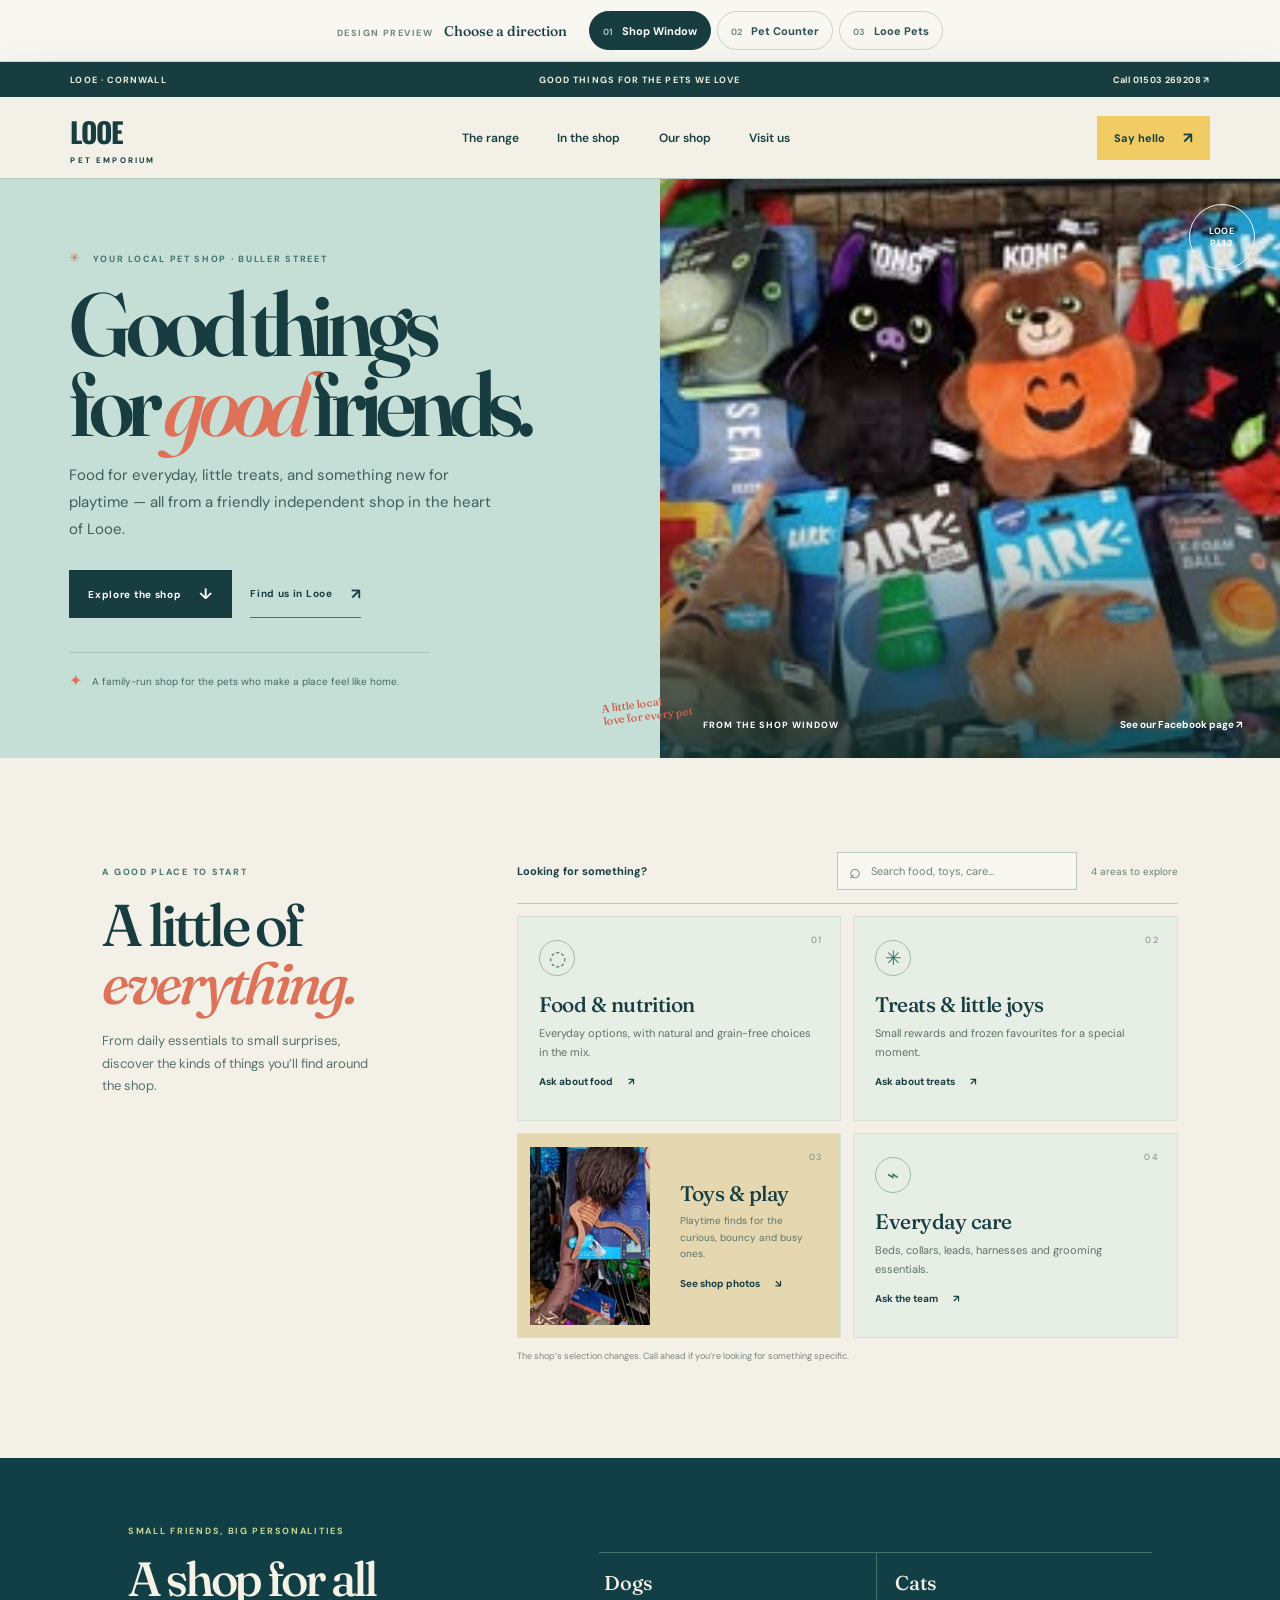
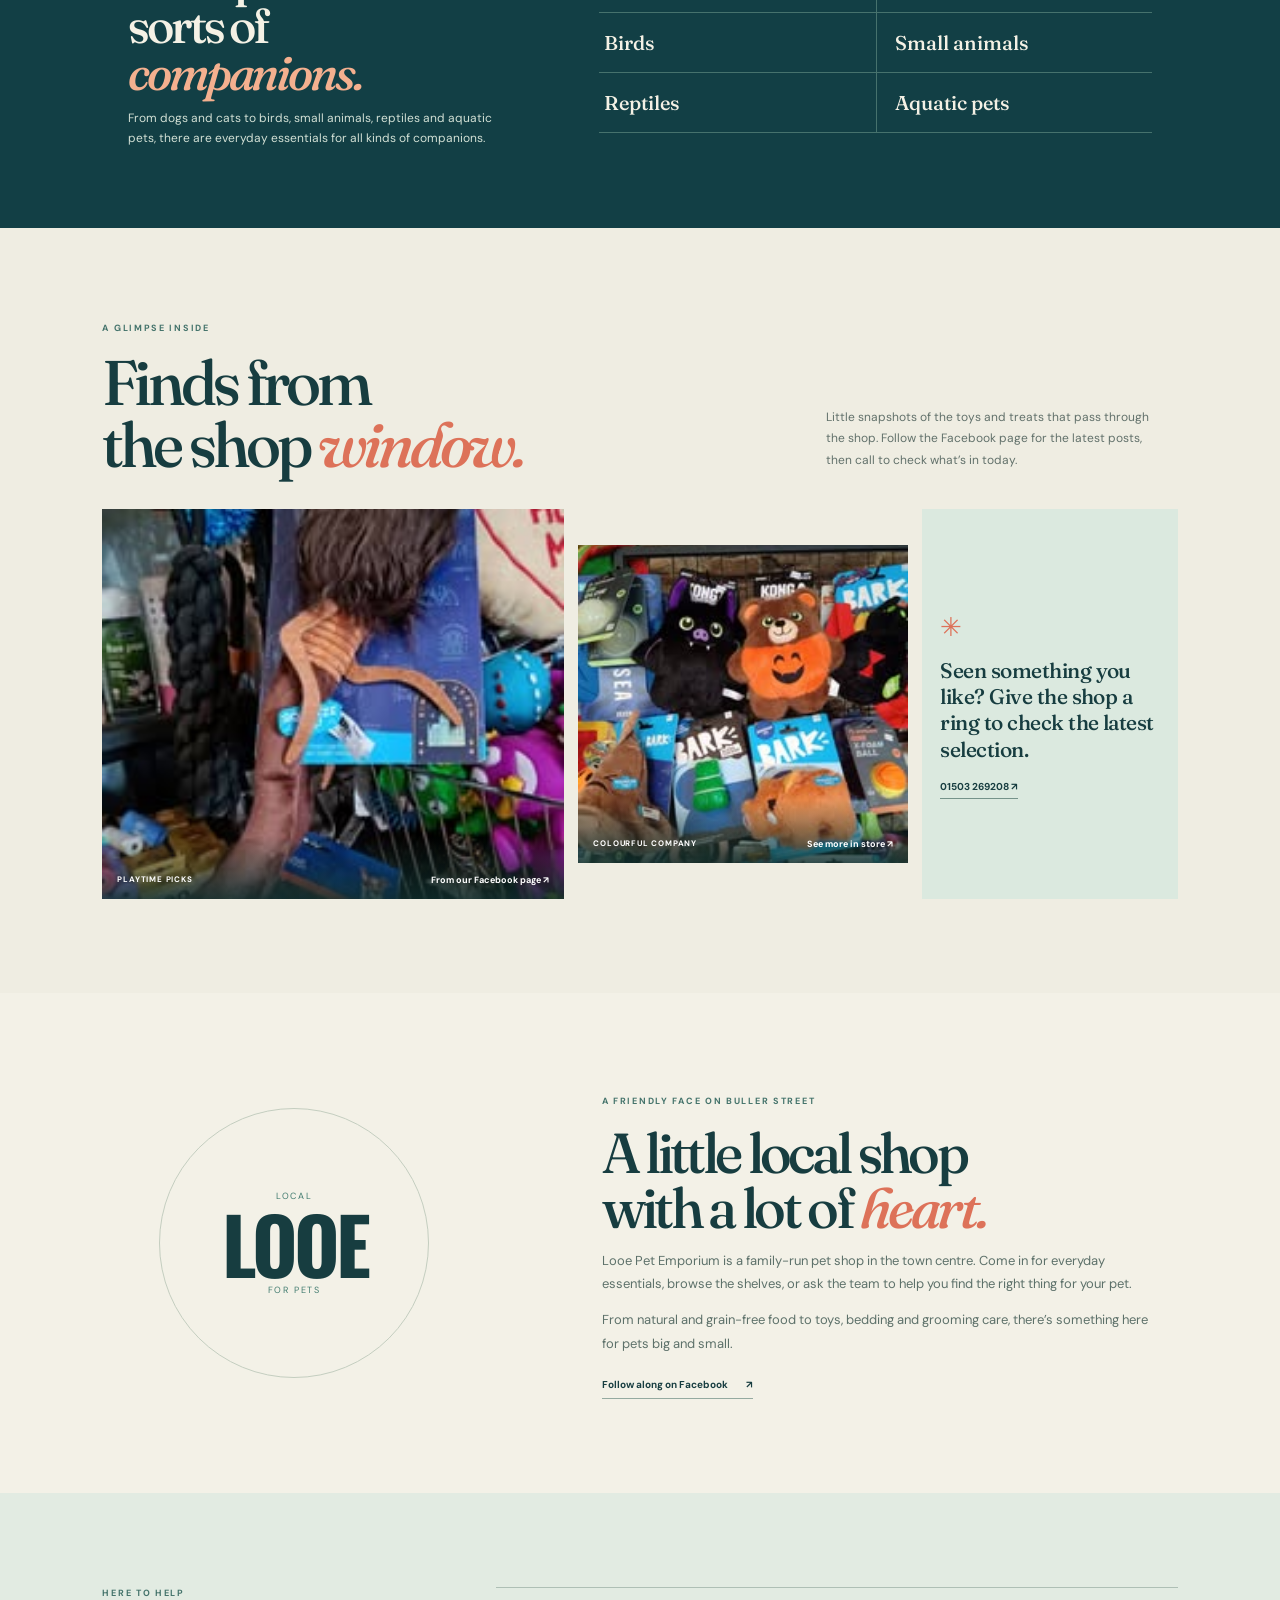
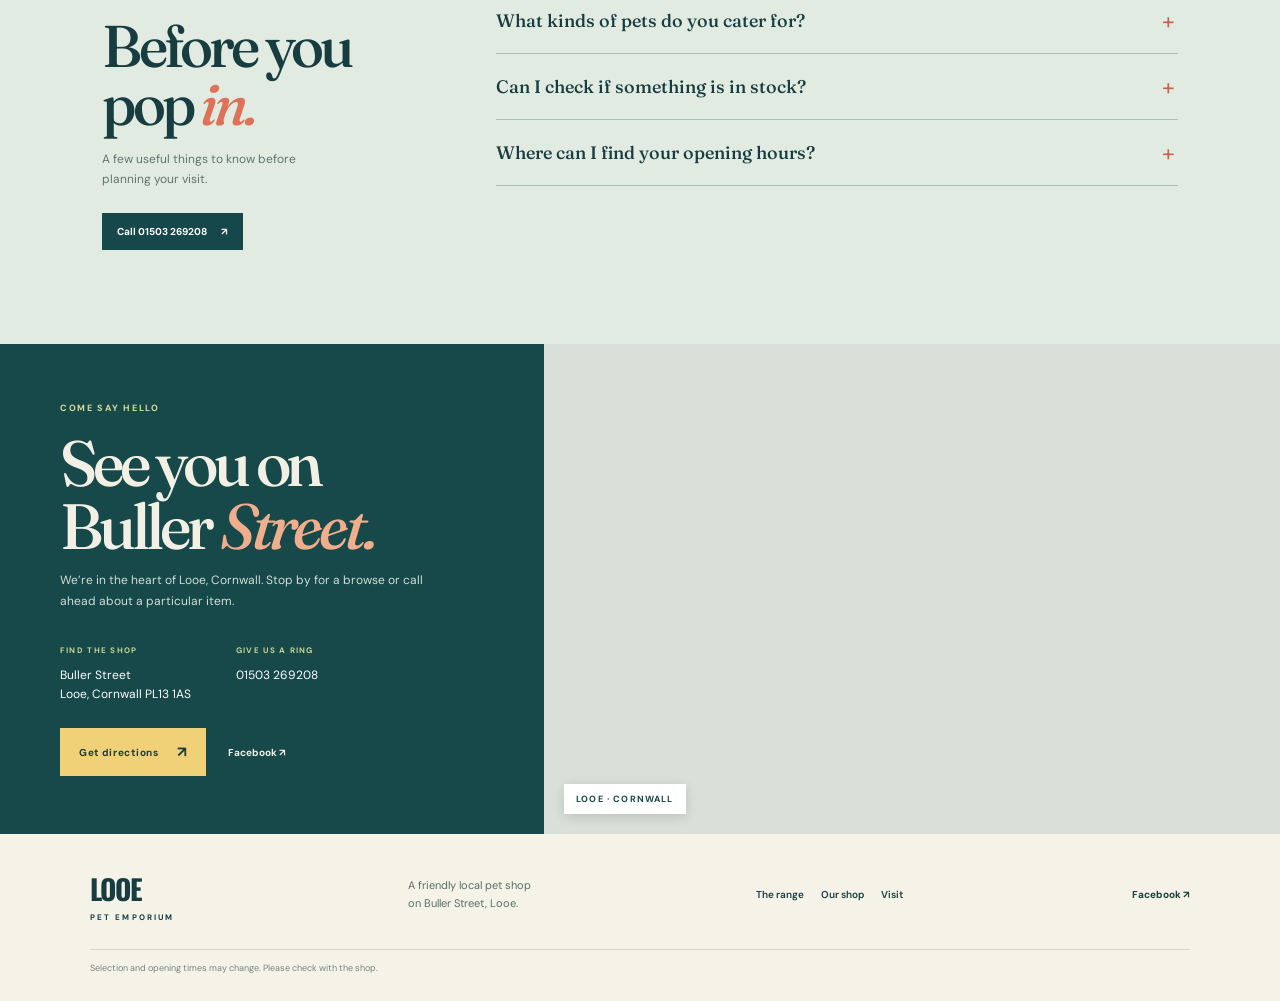
==== commit e9e1cc32: "Rebuild Looe storefront with full shop directions" ====
--- a/index.html
+++ b/index.html
@@ -1,46 +1,123 @@
 <!doctype html>
-<html lang="en">
+<html lang="en-GB">
 <head>
   <meta charset="utf-8">
   <meta name="viewport" content="width=device-width, initial-scale=1">
-  <meta name="theme-color" content="#f5f4ed">
-  <meta name="description" content="An independent, illustrative website concept for Looe Pet Emporium, shown in three visual directions.">
-  <title>Looe Pet Emporium — Three visual concepts</title>
+  <meta name="theme-color" content="#123f45">
+  <meta name="description" content="A friendly, family-run pet shop on Buller Street in Looe. Discover food, treats, toys and everyday care for pets.">
+  <meta property="og:type" content="website">
+  <meta property="og:title" content="Looe Pet Emporium — Good things for good friends">
+  <meta property="og:description" content="Your local pet shop on Buller Street, Looe. Find food, treats, toys and everyday care for pets.">
+  <meta property="og:url" content="https://oluisvi.github.io/looe-pet-emporium-concepts/">
+  <meta property="og:image" content="https://oluisvi.github.io/looe-pet-emporium-concepts/images/looe-facebook-toy-2.jpg">
+  <link rel="canonical" href="https://oluisvi.github.io/looe-pet-emporium-concepts/">
+  <title>Looe Pet Emporium — Good things for good friends</title>
+  <link rel="preconnect" href="https://fonts.googleapis.com">
+  <link rel="preconnect" href="https://fonts.gstatic.com" crossorigin>
+  <link href="https://fonts.googleapis.com/css2?family=DM+Sans:wght@400;500;600;700&family=Fraunces:opsz,wght@9..144,500;9..144,600;9..144,700&family=Oswald:wght@500;600;700&display=swap" rel="stylesheet">
   <link rel="stylesheet" href="styles.css">
   <script src="interactions.js" defer></script>
+  <script type="application/ld+json">
+  {"@context":"https://schema.org","@type":"PetStore","name":"Looe Pet Emporium","address":{"@type":"PostalAddress","streetAddress":"Buller Street","addressLocality":"Looe","postalCode":"PL13 1AS","addressCountry":"GB"},"telephone":"+44 1503 269208","sameAs":["https://www.facebook.com/LooePetEmporium/"]}
+  </script>
 </head>
-<body data-concept="harbor">
+<body data-concept="harbour">
   <a class="skip-link" href="#main">Skip to content</a>
-  <header class="concept-bar">
-    <div class="concept-intro"><span class="eyebrow">LOOE PET EMPORIUM</span><p>Three directions for a friendly local shop</p></div>
-    <nav class="concept-picker" aria-label="Choose a visual concept">
-      <button type="button" data-concept-button="harbor" aria-pressed="true"><span>01</span> Harbor Window</button>
-      <button type="button" data-concept-button="club" aria-pressed="false"><span>02</span> Pocket Pet Club</button>
-      <button type="button" data-concept-button="counter" aria-pressed="false"><span>03</span> Supply Counter</button>
+  <header class="preview-header">
+    <div class="preview-heading"><span>DESIGN PREVIEW</span><strong>Choose a direction</strong></div>
+    <nav class="concept-picker" aria-label="Choose a complete visual direction">
+      <button type="button" data-concept-button="harbour" aria-pressed="true"><span>01</span> Shop Window</button>
+      <button type="button" data-concept-button="counter" aria-pressed="false"><span>02</span> Pet Counter</button>
+      <button type="button" data-concept-button="community" aria-pressed="false"><span>03</span> Looe Pets</button>
     </nav>
   </header>
-  <main id="main" tabindex="-1">
-    <p class="concept-note"><strong>Independent concept</strong> · Illustrative preview, not an official Looe Pet Emporium website. Photos are from the shop’s public Facebook page and used for proposal mock-up purposes only. No live stock, prices or checkout.</p>
-    <p id="concept-status" class="visually-hidden" aria-live="polite" aria-atomic="true">Harbor Window concept selected</p>
-    <section class="storefront harbor-view" data-view="harbor" aria-labelledby="harbor-title">
-      <div class="harbor-top"><a class="brand" href="#main" aria-label="Looe Pet Emporium home">L<span class="brand-mark">✳</span>PE</a><span class="top-caption">A LITTLE SOMETHING FOR EVERY PAW</span><a class="small-link" href="tel:+441503269208">Call the shop ↗</a></div>
-      <div class="harbor-hero">
-        <div class="harbor-copy"><p class="kicker">A friendly, family-run pet shop in Looe</p><h1 id="harbor-title">Good things<br>for <em>good</em> friends.</h1><p class="hero-text">A cheerful local stop for pet food, treats and toys — with a warm welcome just around the corner.</p><a class="pill-link" href="https://www.facebook.com/LooePetEmporium/" target="_blank" rel="noopener noreferrer">Say hello on Facebook <span aria-hidden="true">↗</span></a></div>
-        <div class="window-art" aria-hidden="true"><div class="sun"></div><div class="window-arch"><div class="window-cross"></div><div class="window-sill"></div><div class="window-paw">✳</div><img class="shop-photo harbor-photo" src="images/looe-facebook-toy-1.jpg" alt="Toy photo posted publicly by Looe Pet Emporium on Facebook" loading="lazy" width="480" height="480"></div><span class="art-label">LOOE · CORNWALL</span></div>
-      </div>
-      <div class="harbor-lower"><div class="category-line"><span>IN THE SHOP</span><p><b>Food</b><i></i><b>Treats</b><i></i><b>Toys</b></p></div><div class="visit-card"><span class="visit-icon" aria-hidden="true">⌖</span><div><b>Find us in Looe</b><p>Buller St, PL13 1AS</p></div><a href="https://maps.google.com/?q=Buller+St%2C+PL13+1AS" target="_blank" rel="noopener noreferrer">Get directions ↗</a></div></div>
-    </section>
-    <section class="storefront club-view" data-view="club" aria-labelledby="club-title" hidden>
-      <header class="club-head"><a class="club-logo" href="#main" aria-label="Looe Pet Emporium home">LOOE<span>pet emporium</span></a><span class="club-ribbon">A GOOD DAY FOR A WAG</span><a class="club-contact" href="tel:+441503269208">Call us <span aria-hidden="true">↗</span></a></header>
-      <div class="club-hero"><div class="club-copy"><span class="sticker sticker-one">HELLO,<br>LOOE!</span><p class="club-kicker">Your neighbourhood pet shop</p><h1 id="club-title">More tail<br>wags <span>start here.</span></h1><p>A friendly, family-run shop with food, treats and toys for the four-legged members of the family.</p><a class="club-button" href="https://www.facebook.com/LooePetEmporium/" target="_blank" rel="noopener noreferrer">Meet us on Facebook <span aria-hidden="true">→</span></a></div><div class="club-seal" aria-label="Food, treats and toys"><img class="shop-photo club-photo" src="images/looe-facebook-toy-2.jpg" alt="Toy photo posted publicly by Looe Pet Emporium on Facebook" loading="lazy" width="480" height="480"><span class="seal-top">GOOD THINGS FOR</span><strong>pets!</strong><span class="seal-bottom">FOOD · TREATS · TOYS</span><span class="seal-star" aria-hidden="true">✦</span></div></div>
-      <div class="club-footer"><div><span class="tiny-label">POP IN</span><p>Buller St, PL13 1AS</p></div><a href="https://maps.google.com/?q=Buller+St%2C+PL13+1AS" target="_blank" rel="noopener noreferrer">Find us in Looe <span aria-hidden="true">↗</span></a></div>
-    </section>
-    <section class="storefront counter-view" data-view="counter" aria-labelledby="counter-title" hidden>
-      <header class="counter-head"><div class="counter-brand"><span class="counter-icon" aria-hidden="true">LP</span><div><b>LOOE PET EMPORIUM</b><small>YOUR LOCAL PET SHOP</small></div></div><a href="tel:+441503269208">+44 1503 269208 <span aria-hidden="true">↗</span></a></header>
-      <div class="counter-hero"><div class="counter-copy"><p class="counter-kicker">BULLER STREET · LOOE</p><h1 id="counter-title">A good place<br>to <span>stock up.</span></h1><p>A friendly, family-run pet shop for everyday food, little treats and playtime favourites.</p><a class="counter-button" href="https://www.facebook.com/LooePetEmporium/" target="_blank" rel="noopener noreferrer">CONTACT THE SHOP <span aria-hidden="true">↗</span></a></div><div class="shelf-art"><img class="shop-photo counter-photo" src="images/looe-facebook-toy-1.jpg" alt="Toy photo posted publicly by Looe Pet Emporium on Facebook" loading="lazy" width="480" height="480"><div class="shelf-label shelf-a">FOOD</div><div class="shelf-label shelf-b">TREATS</div><div class="shelf-label shelf-c">TOYS</div><div class="shelf-line line-a"></div><div class="shelf-line line-b"></div><div class="shelf-line line-c"></div><span class="shelf-note">GOOD THINGS<br>FOR GOOD PETS</span></div></div>
-      <div class="counter-bottom"><span class="counter-tag">IN STORE</span><div class="counter-categories"><span>01 / FOOD</span><span>02 / TREATS</span><span>03 / TOYS</span></div><a href="https://maps.google.com/?q=Buller+St%2C+PL13+1AS" target="_blank" rel="noopener noreferrer">Buller St, PL13 1AS <span aria-hidden="true">↗</span></a></div>
-    </section>
-  </main>
-  <footer class="global-footer"><span>LOOE PET EMPORIUM · LOOE, CORNWALL</span><span>Independent visual concept by ServAgency</span><a href="https://servagency.vercel.app" target="_blank" rel="noopener noreferrer">ServAgency portfolio ↗</a></footer>
+  <p id="concept-status" class="visually-hidden" aria-live="polite" aria-atomic="true">Shop Window direction selected</p>
+
+  <div class="storefront">
+    <div class="announcement"><span>LOOE · CORNWALL</span><span>GOOD THINGS FOR THE PETS WE LOVE</span><a href="tel:+441503269208">Call 01503 269208 <span aria-hidden="true">↗</span></a></div>
+    <header class="shop-header">
+      <a class="wordmark" href="#home" aria-label="Looe Pet Emporium home"><span class="wordmark-main">LOOE</span><span class="wordmark-sub">PET EMPORIUM</span></a>
+      <nav class="shop-nav" aria-label="Shop navigation">
+        <a href="#range">The range</a><a href="#shop-window">In the shop</a><a href="#story">Our shop</a><a href="#visit">Visit us</a>
+      </nav>
+      <a class="header-cta" href="https://www.facebook.com/LooePetEmporium/" target="_blank" rel="noopener noreferrer">Say hello <span aria-hidden="true">↗</span></a>
+    </header>
+
+    <main id="main">
+      <section class="hero" id="home" aria-labelledby="hero-title">
+        <div class="hero-copy">
+          <p class="eyebrow"><span class="eyebrow-mark" aria-hidden="true">✳</span> YOUR LOCAL PET SHOP · BULLER STREET</p>
+          <h1 id="hero-title">Good things<br>for <em>good</em> friends.</h1>
+          <p class="hero-lede">Food for everyday, little treats, and something new for playtime — all from a friendly independent shop in the heart of Looe.</p>
+          <div class="hero-actions"><a class="button button-primary" href="#range">Explore the shop <span aria-hidden="true">↓</span></a><a class="button button-quiet" href="#visit">Find us in Looe <span aria-hidden="true">↗</span></a></div>
+          <div class="hero-footnote"><span class="footnote-star" aria-hidden="true">✦</span><span>A family-run shop for the pets who make a place feel like home.</span></div>
+        </div>
+        <figure class="hero-photo">
+          <img src="images/looe-facebook-toy-2.jpg" alt="Colourful plush dog toys displayed in Looe Pet Emporium" width="200" height="200" fetchpriority="high">
+          <figcaption><span>FROM THE SHOP WINDOW</span><a href="https://www.facebook.com/LooePetEmporium/" target="_blank" rel="noopener noreferrer">See our Facebook page ↗</a></figcaption>
+          <span class="photo-stamp" aria-hidden="true">LOOE<br>PL13</span>
+        </figure>
+        <div class="hero-side-note" aria-hidden="true">A little local<br>love for every pet</div>
+      </section>
+
+      <section class="range section-wrap" id="range" aria-labelledby="range-title">
+        <div class="section-intro"><p class="eyebrow">A GOOD PLACE TO START</p><h2 id="range-title">A little of<br><em>everything.</em></h2><p>From daily essentials to small surprises, discover the kinds of things you’ll find around the shop.</p></div>
+        <div class="range-content">
+          <div class="range-toolbar"><label for="range-search">Looking for something?</label><div class="range-search"><span aria-hidden="true">⌕</span><input id="range-search" type="search" placeholder="Search food, toys, care…" autocomplete="off"></div><span id="range-count" aria-live="polite">4 areas to explore</span></div>
+          <div class="range-grid" id="range-grid">
+            <article class="range-card" data-range-item data-search="food everyday natural grain free frozen dogs cats small animals birds reptiles fish">
+              <span class="range-number">01</span><span class="range-icon" aria-hidden="true">◌</span><h3>Food &amp; nutrition</h3><p>Everyday options, with natural and grain-free choices in the mix.</p><a href="tel:+441503269208" aria-label="Call Looe Pet Emporium to ask about food">Ask about food <span aria-hidden="true">↗</span></a>
+            </article>
+            <article class="range-card" data-range-item data-search="treats frozen snacks dog ice cream yogurt pets">
+              <span class="range-number">02</span><span class="range-icon" aria-hidden="true">✳</span><h3>Treats &amp; little joys</h3><p>Small rewards and frozen favourites for a special moment.</p><a href="tel:+441503269208" aria-label="Call Looe Pet Emporium to ask about treats">Ask about treats <span aria-hidden="true">↗</span></a>
+            </article>
+            <article class="range-card range-card-photo" data-range-item data-search="toys play balls plush chew dog cat">
+              <span class="range-number">03</span><img src="images/looe-facebook-toy-1.jpg" alt="A colourful selection of pet toys inside the shop" width="200" height="200" loading="lazy"><div><h3>Toys &amp; play</h3><p>Playtime finds for the curious, bouncy and busy ones.</p><a href="#shop-window">See shop photos <span aria-hidden="true">↘</span></a></div>
+            </article>
+            <article class="range-card" data-range-item data-search="beds collars leads harness grooming shampoo flea worm care accessories">
+              <span class="range-number">04</span><span class="range-icon" aria-hidden="true">⌁</span><h3>Everyday care</h3><p>Beds, collars, leads, harnesses and grooming essentials.</p><a href="tel:+441503269208" aria-label="Call Looe Pet Emporium to ask about everyday care">Ask the team <span aria-hidden="true">↗</span></a>
+            </article>
+            <p class="range-empty" id="range-empty" hidden>No matching areas. Try “food”, “toys” or “care”.</p>
+          </div>
+          <p class="range-note">The shop’s selection changes. Call ahead if you’re looking for something specific.</p>
+        </div>
+      </section>
+
+      <section class="pet-aisle" aria-labelledby="aisle-title">
+        <div class="aisle-heading"><p class="eyebrow">SMALL FRIENDS, BIG PERSONALITIES</p><h2 id="aisle-title">A shop for all<br>sorts of <em>companions.</em></h2><p>From dogs and cats to birds, small animals, reptiles and aquatic pets, there are everyday essentials for all kinds of companions.</p></div>
+        <div class="pet-list" aria-label="Pets served by the shop"><span>Dogs</span><span>Cats</span><span>Birds</span><span>Small animals</span><span>Reptiles</span><span>Aquatic pets</span></div>
+      </section>
+
+      <section class="shop-window section-wrap" id="shop-window" aria-labelledby="window-title">
+        <div class="window-heading"><div><p class="eyebrow">A GLIMPSE INSIDE</p><h2 id="window-title">Finds from<br>the shop <em>window.</em></h2></div><p>Little snapshots of the toys and treats that pass through the shop. Follow the Facebook page for the latest posts, then call to check what’s in today.</p></div>
+        <div class="photo-story">
+          <figure class="photo-story-main"><a href="https://www.facebook.com/LooePetEmporium/" target="_blank" rel="noopener noreferrer" aria-label="Open Looe Pet Emporium's Facebook page"><img src="images/looe-facebook-toy-1.jpg" alt="A member of the team holding a colourful pet toy in the shop" width="200" height="200" loading="lazy"></a><figcaption><span>PLAYTIME PICKS</span><span>From our Facebook page ↗</span></figcaption></figure>
+          <figure class="photo-story-side"><a href="https://www.facebook.com/LooePetEmporium/" target="_blank" rel="noopener noreferrer" aria-label="See more photos from Looe Pet Emporium on Facebook"><img src="images/looe-facebook-toy-2.jpg" alt="A shelf of colourful plush toys at Looe Pet Emporium" width="200" height="200" loading="lazy"></a><figcaption><span>COLOURFUL COMPANY</span><span>See more in store ↗</span></figcaption></figure>
+          <div class="photo-story-note"><span class="note-icon" aria-hidden="true">✳</span><p>Seen something you like? Give the shop a ring to check the latest selection.</p><a href="tel:+441503269208">01503 269208 <span aria-hidden="true">↗</span></a></div>
+        </div>
+      </section>
+
+      <section class="story section-wrap" id="story" aria-labelledby="story-title">
+        <div class="story-mark" aria-hidden="true"><span>LOCAL</span><strong>LOOE</strong><span>FOR PETS</span></div>
+        <div class="story-copy"><p class="eyebrow">A FRIENDLY FACE ON BULLER STREET</p><h2 id="story-title">A little local shop<br>with a lot of <em>heart.</em></h2><p>Looe Pet Emporium is a family-run pet shop in the town centre. Come in for everyday essentials, browse the shelves, or ask the team to help you find the right thing for your pet.</p><p>From natural and grain-free food to toys, bedding and grooming care, there’s something here for pets big and small.</p><a class="text-link" href="https://www.facebook.com/LooePetEmporium/" target="_blank" rel="noopener noreferrer">Follow along on Facebook <span aria-hidden="true">↗</span></a></div>
+      </section>
+
+      <section class="help section-wrap" aria-labelledby="help-title">
+        <div class="help-heading"><p class="eyebrow">HERE TO HELP</p><h2 id="help-title">Before you<br>pop <em>in.</em></h2><p>A few useful things to know before planning your visit.</p><a href="tel:+441503269208" class="help-call">Call 01503 269208 <span aria-hidden="true">↗</span></a></div>
+        <div class="help-questions">
+          <details><summary>What kinds of pets do you cater for?</summary><p>The range covers dogs, cats, birds, small animals, reptiles and aquatic pets. If you need something specific, call ahead and ask.</p></details>
+          <details><summary>Can I check if something is in stock?</summary><p>Yes — call the shop and ask about the item you need. Availability and selection can change.</p></details>
+          <details><summary>Where can I find your opening hours?</summary><p>Opening times are shared on the shop’s Facebook page. Check there or call before setting off.</p></details>
+        </div>
+      </section>
+
+      <section class="visit" id="visit" aria-labelledby="visit-title">
+        <div class="visit-copy"><p class="eyebrow">COME SAY HELLO</p><h2 id="visit-title">See you on<br>Buller <em>Street.</em></h2><p>We’re in the heart of Looe, Cornwall. Stop by for a browse or call ahead about a particular item.</p><div class="visit-details"><div><span class="detail-label">FIND THE SHOP</span><address>Buller Street<br>Looe, Cornwall PL13 1AS</address></div><div><span class="detail-label">GIVE US A RING</span><a href="tel:+441503269208">01503 269208</a></div></div><div class="visit-actions"><a class="button button-light" href="https://www.google.com/maps/search/?api=1&query=Looe+Pet+Emporium%2C+Buller+Street%2C+Looe%2C+PL13+1AS" target="_blank" rel="noopener noreferrer">Get directions <span aria-hidden="true">↗</span></a><a class="visit-facebook" href="https://www.facebook.com/LooePetEmporium/" target="_blank" rel="noopener noreferrer">Facebook <span aria-hidden="true">↗</span></a></div></div>
+        <div class="map-wrap"><iframe title="Map showing Buller Street in Looe" src="https://www.google.com/maps?q=Buller+Street%2C+Looe%2C+PL13+1AS&output=embed" loading="lazy" referrerpolicy="no-referrer-when-downgrade" allowfullscreen></iframe><span class="map-label">LOOE · CORNWALL</span></div>
+      </section>
+    </main>
+
+    <footer class="shop-footer"><a class="wordmark wordmark-footer" href="#home" aria-label="Looe Pet Emporium, back to top"><span class="wordmark-main">LOOE</span><span class="wordmark-sub">PET EMPORIUM</span></a><p>A friendly local pet shop<br>on Buller Street, Looe.</p><nav aria-label="Footer navigation"><a href="#range">The range</a><a href="#story">Our shop</a><a href="#visit">Visit</a></nav><a class="footer-social" href="https://www.facebook.com/LooePetEmporium/" target="_blank" rel="noopener noreferrer">Facebook ↗</a><small>Selection and opening times may change. Please check with the shop.</small></footer>
+  </div>
 </body>
 </html>
--- a/styles.css
+++ b/styles.css
@@ -1,13 +1,13 @@
 @charset "UTF-8";
-:root{font-family:Arial,"Trebuchet MS",sans-serif;color:#24363a;background:#f5f4ed;font-synthesis:none;text-rendering:optimizeLegibility}*{box-sizing:border-box}html{scroll-behavior:smooth}body{margin:0;min-width:320px}.skip-link{position:absolute;top:-60px;left:12px;z-index:9;padding:12px;background:#fff;color:#111}.skip-link:focus{top:12px}.concept-bar{position:relative;z-index:2;display:flex;align-items:center;justify-content:space-between;gap:24px;padding:17px max(5vw,22px);background:#fff;border-bottom:1px solid #d8d9d0}.concept-intro .eyebrow{font-size:11px;letter-spacing:.13em;font-weight:800}.concept-intro p{margin:5px 0 0;font-size:13px;color:#687475}.concept-picker{display:flex;gap:8px}.concept-picker button{min-height:46px;padding:0 15px;border:1px solid #cdd3ce;border-radius:4px;background:#fff;color:#283a3c;font:700 13px Arial, sans-serif;cursor:pointer;transition:background .2s,color .2s,border-color .2s}.concept-picker button span{margin-right:7px;color:#768282;font-size:10px;letter-spacing:.06em}.concept-picker button:hover{border-color:#35635d}.concept-picker button[aria-pressed=true]{color:#fff;background:#174a4b;border-color:#174a4b}.concept-picker button[aria-pressed=true] span{color:#c8e1d5}.concept-picker button:focus-visible,a:focus-visible{outline:3px solid #dc7648;outline-offset:3px}main{max-width:1420px;margin:0 auto;padding:18px 28px 20px}.concept-note{max-width:1250px;margin:0 auto 14px;padding:10px 14px;border-left:3px solid #d56a51;background:#fffdf8;color:#4d5b5d;font-size:12px;line-height:1.5}.concept-note strong{color:#263b3c}.storefront{max-width:1250px;min-height:590px;margin:0 auto;overflow:hidden;animation:enter .32s ease both}.storefront[hidden]{display:none!important}.visually-hidden{position:absolute;width:1px;height:1px;padding:0;margin:-1px;overflow:hidden;clip:rect(0,0,0,0);white-space:nowrap;border:0}@keyframes enter{from{opacity:.65;transform:translateY(5px)}to{opacity:1;transform:translateY(0)}}
-/* Harbor Window: coastal, layered and softly framed */
-.harbor-view{padding:27px 5.3% 35px;background:#eaf2e9;color:#174a4b}.harbor-top{display:flex;align-items:center;justify-content:space-between;padding-bottom:17px;border-bottom:1px solid #b9cec3}.brand{font-weight:900;letter-spacing:-.09em;font-size:20px;color:#174a4b;text-decoration:none}.brand-mark{display:inline-grid;place-items:center;width:19px;height:19px;margin:0 2px;border-radius:50%;background:#e8c85b;color:#174a4b;font-size:12px;vertical-align:2px}.top-caption,.art-label{font-size:9px;letter-spacing:.15em;font-weight:800}.small-link{font-size:12px;color:#174a4b;text-underline-offset:3px}.harbor-hero{display:grid;grid-template-columns:1fr .92fr;align-items:center;min-height:355px;gap:45px;padding:33px 4% 18px}.kicker{font-size:13px;color:#3b766e;font-weight:700}.harbor-copy h1{margin:12px 0 17px;font-family:"Trebuchet MS",Arial,sans-serif;font-size:clamp(44px,6vw,72px);line-height:.92;letter-spacing:-.065em}.harbor-copy h1 em{font-family:Georgia,serif;font-weight:400;color:#d56a51}.hero-text{max-width:400px;font-size:16px;line-height:1.6;color:#405b59}.pill-link{display:inline-flex;gap:22px;align-items:center;margin-top:15px;padding:13px 17px;border-radius:99px;background:#174a4b;color:#fff;text-decoration:none;font-size:12px;font-weight:700}.window-art{position:relative;display:grid;place-items:center;min-height:310px;background:#b8d4e2;overflow:hidden}.window-art:before{content:"";position:absolute;inset:16px;border:1px solid #f5f4ed}.sun{position:absolute;width:116px;height:116px;top:25px;right:12%;border-radius:50%;background:#e8c85b}.window-arch{position:absolute;bottom:25px;left:18%;width:62%;height:77%;border:15px solid #174a4b;border-bottom:0;border-radius:49% 49% 0 0;background:linear-gradient(90deg,#c5e2d7 50%,#d9ece0 50%);box-shadow:16px 14px 0 #d56a51}.window-cross{position:absolute;inset:0 45%;border-left:8px solid #174a4b;border-right:8px solid #174a4b}.window-cross:after{content:"";position:absolute;left:-50px;right:-50px;top:47%;border-top:8px solid #174a4b}.window-sill{position:absolute;left:-24px;right:-24px;bottom:0;height:14px;background:#174a4b}.window-paw{position:absolute;left:42%;top:47%;display:grid;place-items:center;width:45px;height:45px;border-radius:50%;background:#d56a51;color:#fff;font-size:22px}.art-label{position:absolute;bottom:11px;left:14px;color:#174a4b}.harbor-lower{display:flex;align-items:center;justify-content:space-between;gap:22px;margin:12px 4% 0;padding-top:16px;border-top:1px solid #b9cec3}.category-line{display:flex;gap:22px;align-items:center}.category-line>span,.tiny-label{font-size:9px;letter-spacing:.14em;font-weight:800;color:#3b766e}.category-line p{display:flex;align-items:center;gap:13px;margin:0;font-size:14px}.category-line i{width:5px;height:5px;border-radius:50%;background:#d56a51}.visit-card{display:flex;align-items:center;gap:11px}.visit-icon{display:grid;place-items:center;width:35px;height:35px;border-radius:50%;background:#e8c85b;font-size:22px}.visit-card b{font-size:12px}.visit-card p{margin:3px 0 0;font-size:12px}.visit-card a{margin-left:10px;font-size:11px;color:#174a4b;text-underline-offset:3px}
-/* Pocket Pet Club: playful, sticker-like and bright */
-.club-view{padding:0 6% 27px;background:#fff5ee;color:#24364b;border:1px solid #f0d3c8;border-radius:3px}.club-head{display:flex;align-items:center;justify-content:space-between;min-height:76px;border-bottom:2px solid #24364b}.club-logo{color:#6548a3;text-decoration:none;font-size:18px;font-weight:900;letter-spacing:-.07em}.club-logo span{display:block;margin-top:-2px;font-size:10px;letter-spacing:.01em;font-weight:600}.club-ribbon{padding:7px 14px;background:#f1cc52;transform:rotate(-2deg);font-size:9px;font-weight:900;letter-spacing:.1em}.club-contact{font-size:12px;color:#24364b}.club-hero{position:relative;display:grid;grid-template-columns:1.1fr .9fr;align-items:center;min-height:405px;padding:28px 7% 24px}.club-copy{position:relative;z-index:1}.club-kicker{font-size:12px;font-weight:800;color:#6548a3}.club-copy h1{margin:11px 0 15px;font-family:"Trebuchet MS",Arial,sans-serif;font-size:clamp(48px,6.2vw,76px);line-height:.9;letter-spacing:-.07em}.club-copy h1 span{color:#d64d3f}.club-copy>p:not(.club-kicker){max-width:390px;font-size:15px;line-height:1.65}.club-button{display:inline-flex;gap:19px;padding:13px 16px;margin-top:12px;border-radius:3px;background:#6548a3;color:#fff;text-decoration:none;font-size:12px;font-weight:800}.sticker{position:absolute;top:4px;left:52%;display:grid;place-items:center;width:70px;height:70px;border-radius:50%;background:#f0a0a3;color:#24364b;text-align:center;font-size:10px;font-weight:900;line-height:1.1;transform:rotate(10deg)}.club-seal{position:relative;display:flex;flex-direction:column;align-items:center;justify-content:center;width:min(300px,82%);aspect-ratio:1;margin:auto;border:2px dashed #24364b;border-radius:50%;background:#f1cc52;box-shadow:10px 10px 0 #f0a0a3;transform:rotate(5deg)}.club-seal:before{content:"";position:absolute;inset:12px;border:1px solid #24364b;border-radius:50%}.club-seal .seal-top,.club-seal .seal-bottom{position:relative;font-size:9px;letter-spacing:.1em;font-weight:900}.club-seal strong{position:relative;font-family:"Trebuchet MS",Arial,sans-serif;font-size:66px;line-height:1;letter-spacing:-.08em;color:#6548a3}.seal-bottom{margin-top:7px}.seal-star{position:absolute;right:14px;top:37px;color:#d64d3f;font-size:28px}.club-footer{display:flex;justify-content:space-between;align-items:center;padding:16px 2%;border-top:2px solid #24364b}.club-footer p{margin:5px 0 0;font-weight:700;font-size:14px}.club-footer>a{padding:12px 15px;border:1.5px solid #24364b;border-radius:2px;color:#24364b;text-decoration:none;font-size:12px;font-weight:800}
-/* Supply Counter: useful, ordered, label-led */
-.counter-view{padding:25px 5.5% 25px;background:#f2f4f0;color:#25343b;border-top:8px solid #2957a4}.counter-head{display:flex;align-items:center;justify-content:space-between;padding:0 1% 17px;border-bottom:1px solid #bdc9c7}.counter-brand{display:flex;align-items:center;gap:11px}.counter-icon{display:grid;place-items:center;width:38px;height:38px;background:#2957a4;color:white;font-size:13px;font-weight:900}.counter-brand b,.counter-brand small{display:block}.counter-brand b{font-size:12px;letter-spacing:.08em}.counter-brand small{margin-top:3px;font-size:9px;letter-spacing:.14em;color:#627276}.counter-head>a{color:#25343b;font-size:12px;font-weight:700;text-decoration:none}.counter-hero{display:grid;grid-template-columns:1fr .88fr;align-items:center;gap:45px;min-height:360px;padding:32px 6% 26px}.counter-kicker{font-size:10px;font-weight:900;letter-spacing:.16em;color:#2957a4}.counter-copy h1{margin:14px 0 17px;font-family:Impact,"Arial Narrow",sans-serif;font-stretch:condensed;font-size:clamp(49px,6vw,72px);font-weight:500;line-height:.93;letter-spacing:-.035em;text-transform:uppercase}.counter-copy h1 span{color:#2957a4}.counter-copy>p:not(.counter-kicker){max-width:390px;font-size:15px;line-height:1.65;color:#4e5e61}.counter-button{display:inline-flex;gap:24px;align-items:center;margin-top:13px;padding:13px 16px;background:#2957a4;color:#fff;text-decoration:none;font-size:10px;font-weight:900;letter-spacing:.07em}.shelf-art{position:relative;min-height:290px;background:#e5eef1;border-left:9px solid #9dba91}.shelf-art:before{content:"";position:absolute;inset:14px;border:1px solid #c3d1d3}.shelf-line{position:absolute;left:11%;right:9%;height:7px;background:#25343b}.line-a{top:31%}.line-b{top:57%}.line-c{top:83%}.shelf-label{position:absolute;z-index:1;display:grid;place-items:center;height:43px;padding:0 18px;background:#fff;font-family:"Arial Narrow",Arial,sans-serif;font-size:12px;font-weight:900;letter-spacing:.1em;box-shadow:4px 4px 0 #9dba91}.shelf-a{left:16%;top:16%;background:#9dba91}.shelf-b{right:14%;top:42%;background:#dc7648;color:#101010}.shelf-c{left:22%;top:68%;background:#fff}.shelf-note{position:absolute;right:12px;bottom:8px;color:#526367;font-size:8px;font-weight:900;letter-spacing:.12em;text-align:right}.counter-bottom{display:grid;grid-template-columns:auto 1fr auto;align-items:center;gap:20px;padding:15px 1% 0;border-top:1px solid #bdc9c7}.counter-tag{padding:6px 9px;background:#9dba91;font-size:9px;letter-spacing:.12em;font-weight:900}.counter-categories{display:flex;gap:0}.counter-categories span{padding:8px 14px;border-right:1px solid #bdc9c7;font-size:10px;letter-spacing:.06em;font-weight:900}.counter-categories span:first-child{border-left:1px solid #bdc9c7}.counter-bottom>a{font-size:11px;font-weight:700;color:#25343b;text-decoration:none}
-.global-footer{display:flex;max-width:1250px;align-items:center;justify-content:space-between;gap:16px;margin:0 auto;padding:12px 3px;color:#596565;font-size:10px;letter-spacing:.035em}.global-footer a{color:#174a4b;font-weight:700;text-underline-offset:3px}
-@media(max-width:850px){.concept-bar{align-items:flex-start;flex-direction:column;gap:13px}.concept-picker{width:100%}.concept-picker button{flex:1;padding:0 9px;font-size:11px}.harbor-hero,.club-hero,.counter-hero{gap:25px}.harbor-lower{align-items:flex-start;flex-direction:column}.visit-card{flex-wrap:wrap}.counter-bottom{grid-template-columns:auto 1fr}.counter-bottom>a{grid-column:2}.global-footer{flex-wrap:wrap}}
-@media(max-width:600px){main{padding:13px 12px}.concept-bar{padding:13px 14px}.concept-intro p{font-size:12px}.concept-picker{gap:5px}.concept-picker button{min-height:48px;padding:6px 5px;font-size:10px;line-height:1.25}.concept-picker button span{display:block;margin:0 0 3px}.concept-note{font-size:11px}.storefront{min-height:0}.harbor-view{padding:20px 17px 24px}.harbor-top{gap:9px}.top-caption{max-width:120px;text-align:center;font-size:7px}.small-link{font-size:10px}.harbor-hero{grid-template-columns:1fr;gap:22px;padding:27px 2% 14px}.harbor-copy h1{font-size:53px}.hero-text{font-size:15px}.window-art{min-height:255px}.window-arch{width:57%;height:78%}.harbor-lower{margin:9px 2% 0;padding-top:13px}.category-line{width:100%;gap:13px}.category-line p{gap:9px;font-size:13px}.visit-card{width:100%}.visit-card a{margin-left:auto}.club-view{padding:0 17px 17px}.club-head{min-height:67px}.club-logo{font-size:16px}.club-ribbon{padding:6px 8px;font-size:7px}.club-contact{font-size:10px}.club-hero{grid-template-columns:1fr;padding:26px 3% 25px}.club-copy h1{font-size:58px}.sticker{left:auto;right:4px;top:12px;width:58px;height:58px;font-size:9px}.club-seal{width:min(235px,70%);margin:18px auto 4px}.club-seal strong{font-size:55px}.club-footer{align-items:flex-start;gap:15px}.club-footer>a{align-self:center;padding:11px;font-size:10px}.counter-view{padding:21px 15px 18px;border-top-width:6px}.counter-head{gap:10px}.counter-brand{gap:8px}.counter-icon{width:33px;height:33px}.counter-brand b{font-size:9px}.counter-brand small{font-size:8px}.counter-head>a{font-size:10px}.counter-hero{grid-template-columns:1fr;gap:21px;padding:26px 3% 21px}.counter-copy h1{font-size:56px}.shelf-art{min-height:230px}.counter-bottom{grid-template-columns:1fr;gap:10px}.counter-categories{flex-wrap:wrap}.counter-categories span{padding:8px 10px;font-size:9px}.counter-bottom>a{grid-column:auto}.global-footer{padding:12px 2px;font-size:9px}.global-footer span:nth-child(2){order:3;width:100%}}
-@media(prefers-reduced-motion:reduce){html{scroll-behavior:auto}*,*::before,*::after{animation-duration:.01ms!important;animation-iteration-count:1!important;scroll-behavior:auto!important;transition-duration:.01ms!important}}
-.shop-photo{display:block;object-fit:cover}.harbor-photo{position:absolute;inset:17% 13% 17%;width:74%;height:66%;border:8px solid #fffaf1;box-shadow:0 14px 24px #174a4b33;transform:rotate(2deg)}.club-photo{position:absolute;inset:14%;width:72%;height:72%;border-radius:50%;border:8px solid #f1cc52}.counter-photo{position:absolute;inset:12% 12% 12% 28%;width:60%;height:76%;object-fit:cover;opacity:.32}.shelf-label,.shelf-line,.shelf-note{z-index:1}
+:root{font-family:"DM Sans",Arial,sans-serif;color:#193c3d;background:#e5e5dc;font-synthesis:none;text-rendering:optimizeLegibility;--ink:#173d40;--paper:#f3f1e7;--sea:#c5ded6;--coral:#dd7259;--sun:#f1cc64;--line:#b4cbc3;--muted:#58706c;--serif:"Fraunces",Georgia,serif;--sans:"DM Sans",Arial,sans-serif;--display:"Oswald",Impact,sans-serif}*{box-sizing:border-box}html{scroll-behavior:smooth;scroll-padding-top:78px}body{margin:0;min-width:320px;background:#e5e5dc;color:var(--ink)}a{color:inherit}button,input{font:inherit}.skip-link{position:absolute;z-index:20;left:16px;top:-70px;padding:12px 16px;background:#102f32;color:white}.skip-link:focus{top:12px}.visually-hidden{position:absolute;width:1px;height:1px;padding:0;margin:-1px;overflow:hidden;clip:rect(0,0,0,0);white-space:nowrap;border:0}.preview-header{display:flex;align-items:center;justify-content:center;gap:22px;padding:11px 18px;background:#f8f7f2;border-bottom:1px solid #d4d5cb}.preview-heading{display:flex;align-items:baseline;gap:11px}.preview-heading span{font-size:9px;font-weight:700;letter-spacing:.16em;color:#71827c}.preview-heading strong{font:500 14px var(--serif)}.concept-picker{display:flex;gap:6px}.concept-picker button{min-height:39px;padding:0 13px;border:1px solid #ccd2cb;border-radius:99px;background:transparent;color:#2e514e;font-size:11px;font-weight:700;cursor:pointer;transition:background .2s,color .2s,border-color .2s}.concept-picker button span{margin-right:6px;font-size:9px;opacity:.65}.concept-picker button:hover{border-color:var(--ink)}.concept-picker button[aria-pressed=true]{background:var(--ink);border-color:var(--ink);color:#fff}.concept-picker button:focus-visible,a:focus-visible,summary:focus-visible,input:focus-visible{outline:3px solid #dd7259;outline-offset:3px}.storefront{max-width:1440px;margin:auto;background:var(--paper);overflow:hidden;box-shadow:0 14px 50px #1b30231a}.announcement{min-height:35px;padding:0 5.5%;display:flex;align-items:center;justify-content:space-between;gap:16px;background:var(--ink);color:#eef0df;font-size:9px;font-weight:700;letter-spacing:.12em}.announcement a{text-decoration:none;letter-spacing:.04em}.shop-header{height:82px;padding:0 5.5%;display:flex;align-items:center;justify-content:space-between;gap:24px;border-bottom:1px solid var(--line);background:var(--paper)}.wordmark{display:flex;flex-direction:column;width:max-content;text-decoration:none;color:var(--ink);line-height:.9}.wordmark-main{font:700 28px var(--display);letter-spacing:-.045em}.wordmark-sub{margin-top:5px;font-size:8px;font-weight:700;letter-spacing:.27em}.shop-nav{display:flex;gap:clamp(16px,3vw,40px)}.shop-nav a,.shop-footer nav a{text-decoration:none;font-size:12px;font-weight:600}.shop-nav a:hover,.shop-footer nav a:hover{text-decoration:underline;text-underline-offset:5px}.header-cta{display:inline-flex;align-items:center;gap:18px;padding:12px 17px;background:var(--sun);text-decoration:none;font-size:11px;font-weight:700}.header-cta span,.button span{font-size:15px}.hero{position:relative;display:grid;grid-template-columns:1fr .94fr;align-items:stretch;min-height:540px;background:var(--sea);overflow:hidden}.hero-copy{align-self:center;max-width:670px;padding:70px 8vw 65px 10.5%}.eyebrow{margin:0 0 18px;font-size:9px;font-weight:700;letter-spacing:.19em;color:#44736b}.eyebrow-mark{margin-right:7px;color:var(--coral);font-size:13px}.hero h1{margin:0 0 19px;font:600 clamp(54px,7vw,94px)/.89 var(--serif);letter-spacing:-.075em;color:var(--ink)}.hero h1 em,.section-intro h2 em,.aisle-heading h2 em,.window-heading h2 em,.story-copy h2 em,.help-heading h2 em,.visit-copy h2 em{font-weight:500;color:var(--coral)}.hero-lede{max-width:425px;margin:0;color:#405e5a;font-size:15px;line-height:1.8}.hero-actions{display:flex;align-items:center;gap:18px;flex-wrap:wrap;margin-top:27px}.button{display:inline-flex;min-height:48px;align-items:center;justify-content:center;gap:18px;padding:0 19px;text-decoration:none;font-size:10px;font-weight:700;letter-spacing:.07em}.button-primary{background:var(--ink);color:#fff}.button-primary:hover{background:#0d3033}.button-quiet{padding-inline:0;border-bottom:1px solid #52736c}.hero-footnote{display:flex;align-items:center;gap:10px;max-width:360px;margin-top:34px;padding-top:16px;border-top:1px solid #a7c3b9;color:#466762;font-size:10px;line-height:1.5}.footnote-star{color:var(--coral);font-size:16px}.hero-photo{position:relative;min-height:100%;margin:0;background:#d4bd70;overflow:hidden}.hero-photo img{position:absolute;inset:0;width:100%;height:100%;object-fit:cover;object-position:49% center;filter:saturate(.9)}.hero-photo:after{position:absolute;inset:55% 0 0;content:"";background:linear-gradient(transparent,#092c2dc9)}.hero-photo figcaption{position:absolute;z-index:1;bottom:27px;left:7%;right:6%;display:flex;justify-content:space-between;align-items:end;gap:12px;color:white;font-size:9px;font-weight:700;letter-spacing:.11em}.hero-photo figcaption a{font-size:10px;letter-spacing:0;text-decoration:none}.photo-stamp{position:absolute;z-index:1;top:25px;right:25px;display:grid;place-content:center;width:66px;height:66px;border:1px solid #f6f3e9;border-radius:50%;color:#fff;text-align:center;font-size:9px;font-weight:700;line-height:1.35;letter-spacing:.1em}.hero-side-note{position:absolute;right:calc(47% - 14px);bottom:36px;z-index:1;color:#d45c4b;font:500 11px/1.15 var(--serif);transform:rotate(-7deg)}.section-wrap{padding:94px 8%;}.range{display:grid;grid-template-columns:.66fr 1.34fr;gap:7vw;background:var(--paper)}.section-intro{max-width:340px;padding-top:14px}.section-intro h2,.aisle-heading h2,.window-heading h2,.story-copy h2,.help-heading h2,.visit-copy h2{margin:0;font:500 clamp(39px,4.6vw,60px)/.98 var(--serif);letter-spacing:-.065em}.section-intro>p:last-child{max-width:280px;margin:18px 0 0;color:var(--muted);font-size:13px;line-height:1.75}.range-toolbar{display:grid;grid-template-columns:1fr minmax(180px,240px) auto;align-items:center;gap:14px;padding:0 0 13px;border-bottom:1px solid var(--line)}.range-toolbar>label{font-size:11px;font-weight:700}.range-search{display:flex;align-items:center;gap:8px;height:38px;padding:0 11px;border:1px solid #b7c9c2;background:#f8f7f1}.range-search>span{color:#617d75;font-size:20px}.range-search input{min-width:0;width:100%;border:0;background:transparent;color:var(--ink);font-size:11px;outline:0}.range-search input::placeholder{color:#72847c}.range-toolbar>span{color:#6b7e76;font-size:10px;white-space:nowrap}.range-grid{display:grid;grid-template-columns:repeat(2,minmax(0,1fr));gap:12px;padding-top:12px}.range-card{position:relative;min-height:205px;padding:23px 21px 18px;background:#e7eee6;border:1px solid #d8e1d8;transition:transform .2s,background .2s}.range-card:hover{transform:translateY(-3px);background:#dde9df}.range-number{position:absolute;right:18px;top:17px;color:#769088;font-size:9px;letter-spacing:.12em}.range-icon{display:grid;place-items:center;width:36px;height:36px;border:1px solid #9db9ac;border-radius:50%;color:#3a7469;font-size:20px}.range-card h3{margin:15px 0 7px;font:500 21px var(--serif);letter-spacing:-.025em}.range-card p{max-width:300px;margin:0;color:#5b736b;font-size:11px;line-height:1.65}.range-card>a,.range-card-photo a{display:inline-flex;align-items:center;gap:15px;margin-top:14px;color:var(--ink);font-size:10px;font-weight:700;text-decoration:none}.range-card>a:hover,.range-card-photo a:hover{text-decoration:underline;text-underline-offset:4px}.range-card-photo{display:flex;gap:16px;align-items:center;padding:12px;background:#e5d8b1}.range-card-photo img{width:40%;height:178px;object-fit:cover}.range-card-photo>div{padding-right:8px}.range-card-photo h3{margin:0 0 7px}.range-card-photo p{font-size:10px}.range-card[hidden]{display:none}.range-empty{grid-column:1/-1;margin:0;padding:28px 0;color:var(--muted);font-size:13px}.range-note{margin:12px 0 0;color:#77857e;font-size:9px;line-height:1.5}.pet-aisle{display:grid;grid-template-columns:.8fr 1.2fr;align-items:center;gap:8vw;padding:67px 10%;background:#123f45;color:#f4f1e5}.aisle-heading .eyebrow{color:#c9d991}.aisle-heading h2{font-size:clamp(34px,4vw,48px)}.aisle-heading h2 em{color:#f4b08f}.aisle-heading>p:last-child{max-width:390px;color:#d2e0d5;font-size:12px;line-height:1.7}.pet-list{display:grid;grid-template-columns:repeat(2,1fr);border-top:1px solid #46726d}.pet-list span{padding:17px 5px;border-bottom:1px solid #46726d;font:500 20px var(--serif);color:#f4f1e5}.pet-list span:nth-child(even){padding-left:18px;border-left:1px solid #46726d}.shop-window{background:#efede2}.window-heading{display:flex;align-items:end;justify-content:space-between;gap:32px;margin-bottom:34px}.window-heading h2{font-size:clamp(40px,5vw,63px)}.window-heading>p{max-width:330px;margin:0 2% 4px 0;color:#62716b;font-size:12px;line-height:1.8}.photo-story{display:grid;grid-template-columns:1.05fr .75fr .58fr;align-items:stretch;gap:14px}.photo-story figure{position:relative;min-width:0;margin:0;background:#e1d8c2;overflow:hidden}.photo-story figure>a{display:block;height:100%;min-height:290px}.photo-story figure img{display:block;width:100%;height:100%;min-height:290px;object-fit:cover;transition:transform .5s}.photo-story figure:hover img{transform:scale(1.035)}.photo-story-main{height:390px}.photo-story-side{height:318px;margin-top:36px!important}.photo-story figure figcaption{position:absolute;left:0;right:0;bottom:0;display:flex;justify-content:space-between;gap:10px;padding:38px 15px 13px;background:linear-gradient(transparent,#102e2dd9);color:white;font-size:8px;font-weight:700;letter-spacing:.1em}.photo-story figure figcaption span+span{font-size:9px;letter-spacing:0}.photo-story-note{display:flex;flex-direction:column;justify-content:center;padding:26px 18px;background:#dbe9df}.note-icon{color:var(--coral);font-size:26px}.photo-story-note p{margin:13px 0 18px;font:500 21px/1.25 var(--serif);letter-spacing:-.025em}.photo-story-note>a{width:max-content;border-bottom:1px solid #75938a;padding-bottom:5px;font-size:10px;font-weight:700;text-decoration:none}.story{display:grid;grid-template-columns:.8fr 1.2fr;align-items:center;gap:9vw;background:var(--paper)}.story-mark{display:flex;flex-direction:column;align-items:center;justify-content:center;width:min(100%,270px);aspect-ratio:1;margin:auto;border:1px solid #c4cec0;border-radius:50%;color:#427c70;font-size:9px;letter-spacing:.2em}.story-mark strong{margin:6px 0;font:700 clamp(47px,7vw,78px)/.9 var(--display);letter-spacing:-.05em;color:var(--ink)}.story-copy{max-width:600px}.story-copy h2{font-size:clamp(40px,4.4vw,57px)}.story-copy>p:not(.eyebrow){max-width:560px;color:#5d716a;font-size:13px;line-height:1.8}.story-copy .eyebrow{margin-top:8px}.text-link{display:inline-flex;gap:18px;margin-top:10px;padding-bottom:7px;border-bottom:1px solid #95aaa0;font-size:10px;font-weight:700;text-decoration:none}.help{display:grid;grid-template-columns:.58fr 1.42fr;gap:9vw;background:#e2ebe2}.help-heading>p:not(.eyebrow){max-width:230px;margin:16px 0;color:#61746d;font-size:12px;line-height:1.7}.help-call{display:inline-flex;gap:14px;margin-top:8px;padding:12px 15px;background:#16474a;color:#fff;text-decoration:none;font-size:10px;font-weight:700}.help-questions{border-top:1px solid #aebfb5}.help-questions details{border-bottom:1px solid #aebfb5}.help-questions summary{position:relative;padding:21px 34px 21px 0;list-style:none;cursor:pointer;font:500 18px var(--serif)}.help-questions summary::-webkit-details-marker{display:none}.help-questions summary:after{position:absolute;right:3px;top:18px;content:"+";color:#c9614e;font:400 23px var(--sans)}.help-questions details[open] summary:after{content:"−"}.help-questions details p{max-width:620px;margin:-4px 0 20px;color:#5d716a;font-size:12px;line-height:1.75}.visit{display:grid;grid-template-columns:.85fr 1.15fr;min-height:420px;background:#17484a;color:#f2f0e5}.visit-copy{align-self:center;padding:58px 11%}.visit-copy .eyebrow{color:#d4df9a}.visit-copy h2{font-size:clamp(43px,5vw,64px)}.visit-copy h2 em{color:#f0ae8c}.visit-copy>p:not(.eyebrow){max-width:390px;color:#d1dfd8;font-size:12px;line-height:1.75}.visit-details{display:flex;gap:45px;margin-top:25px}.detail-label{font-size:8px;font-weight:700;letter-spacing:.16em;color:#c8d791}.visit-details address,.visit-details>div>a{display:block;margin-top:8px;color:#fff;font-size:12px;font-style:normal;line-height:1.6;text-decoration:none}.visit-actions{display:flex;align-items:center;gap:22px;margin-top:24px}.button-light{background:#f1d177;color:#173d40}.visit-facebook{font-size:10px;font-weight:700;text-decoration:none}.map-wrap{position:relative;min-height:420px;background:#d8e0d9}.map-wrap iframe{position:absolute;inset:0;width:100%;height:100%;border:0;filter:grayscale(.55) sepia(.08)}.map-label{position:absolute;left:20px;bottom:20px;padding:9px 12px;background:#fff;color:#16474a;font-size:9px;font-weight:700;letter-spacing:.13em;box-shadow:0 3px 12px #0002}.shop-footer{display:grid;grid-template-columns:1fr 1.1fr 1.2fr auto;align-items:center;gap:28px;padding:34px 7% 27px;background:#f5f2e8}.shop-footer>p{margin:0;color:#586f67;font-size:11px;line-height:1.6}.shop-footer nav{display:flex;gap:17px;flex-wrap:wrap}.shop-footer nav a{font-size:10px}.footer-social{font-size:10px;font-weight:700;text-decoration:none}.shop-footer>small{grid-column:1/-1;padding-top:12px;border-top:1px solid #d5d7ca;color:#78857d;font-size:9px}
+
+/* Direction 02: a precise, useful supply counter, with a compact browse grid and clear labels. */
+body[data-concept="counter"]{--ink:#172d3b;--paper:#f2f4f1;--sea:#dce7e8;--coral:#d85d36;--sun:#d1e276;--line:#c8d2d0;--muted:#596a70}body[data-concept="counter"] .storefront{max-width:none}.counter~*{}body[data-concept="counter"] .announcement{background:#172d3b}body[data-concept="counter"] .wordmark-main{font-family:var(--sans);font-size:22px;letter-spacing:-.06em}body[data-concept="counter"] .hero{grid-template-columns:1fr 1fr;min-height:500px;background:#e1e8e8}body[data-concept="counter"] .hero-copy{padding-left:12%;padding-right:7%}body[data-concept="counter"] .hero h1{font-family:var(--display);font-weight:600;line-height:.95;letter-spacing:-.025em;text-transform:uppercase}body[data-concept="counter"] .hero h1 em{font-style:normal}body[data-concept="counter"] .hero-photo img{object-position:center}body[data-concept="counter"] .hero-photo{border-left:12px solid #d1e276}body[data-concept="counter"] .hero-footnote{border-top-color:#bbc8c8}body[data-concept="counter"] .range{grid-template-columns:1fr;gap:30px}body[data-concept="counter"] .section-intro{max-width:600px}body[data-concept="counter"] .section-intro h2{font-family:var(--display);font-size:clamp(46px,6vw,74px);line-height:.95;text-transform:uppercase;letter-spacing:-.02em}body[data-concept="counter"] .section-intro h2 em{font-style:normal}body[data-concept="counter"] .range-grid{grid-template-columns:repeat(4,minmax(0,1fr));gap:10px}body[data-concept="counter"] .range-card{min-height:254px;padding:19px 15px;background:#e8edeb;border:0;border-top:4px solid #6d9b9a}body[data-concept="counter"] .range-card-photo{display:block;padding:0;border-top:4px solid var(--coral)}body[data-concept="counter"] .range-card-photo img{width:100%;height:112px}.range-card-photo>div{padding:12px 14px}body[data-concept="counter"] .range-card h3{font-family:var(--sans);font-size:16px;font-weight:700;letter-spacing:-.03em}body[data-concept="counter"] .range-card p{font-size:10px}body[data-concept="counter"] .range-toolbar{grid-template-columns:1fr minmax(200px,300px) auto}body[data-concept="counter"] .pet-aisle{background:#dce7e8;color:#172d3b;border-block:1px solid #c7d3d3}body[data-concept="counter"] .aisle-heading h2{font-family:var(--display);text-transform:uppercase;letter-spacing:-.02em}body[data-concept="counter"] .aisle-heading h2 em{font-style:normal;color:#d85d36}body[data-concept="counter"] .aisle-heading>p:last-child{color:#596a70}body[data-concept="counter"] .pet-list{border-color:#bac9c9}body[data-concept="counter"] .pet-list span{border-color:#bac9c9;color:#172d3b;font-family:var(--sans);font-size:16px;font-weight:700}body[data-concept="counter"] .window-heading h2,body[data-concept="counter"] .story-copy h2,body[data-concept="counter"] .help-heading h2,body[data-concept="counter"] .visit-copy h2{font-family:var(--display);text-transform:uppercase;letter-spacing:-.02em}body[data-concept="counter"] .photo-story{grid-template-columns:1.3fr .9fr .65fr}body[data-concept="counter"] .photo-story-main{height:330px}body[data-concept="counter"] .photo-story-side{height:280px;margin-top:25px!important}body[data-concept="counter"] .photo-story-note{background:#dce7e8}body[data-concept="counter"] .story-mark{border-radius:0;border:0;background:#dce7e8;font-family:var(--display)}body[data-concept="counter"] .story-mark strong{font-family:var(--display)}body[data-concept="counter"] .help{background:#f2f4f1}body[data-concept="counter"] .visit{background:#172d3b}body[data-concept="counter"] .map-wrap iframe{filter:grayscale(.8)}body[data-concept="counter"] .shop-footer{background:#e8edeb}
+
+/* Direction 03: a community noticeboard for pets and people around Looe. */
+body[data-concept="community"]{--ink:#243d36;--paper:#fff7ed;--sea:#d8e9dc;--coral:#df5c47;--sun:#f3c15a;--line:#e3cbb8;--muted:#6e655e}body[data-concept="community"] .storefront{max-width:1340px;border-radius:0 0 28px 28px}body[data-concept="community"] .announcement{background:#df5c47;color:#fff9ed}body[data-concept="community"] .shop-header{height:74px;border:0}body[data-concept="community"] .wordmark-main{font-family:var(--sans);font-weight:700;font-size:24px;letter-spacing:-.08em}body[data-concept="community"] .wordmark-sub{letter-spacing:.19em}body[data-concept="community"] .hero{grid-template-columns:1fr .9fr;min-height:535px;margin:0 2%;border-radius:22px;background:#e8efdc}body[data-concept="community"] .hero-copy{padding-left:9%;padding-right:4%}body[data-concept="community"] .hero h1{font-family:var(--sans);font-size:clamp(50px,6.5vw,82px);font-weight:700;line-height:.94;letter-spacing:-.075em}body[data-concept="community"] .hero h1 em{font-style:normal;color:#df5c47}body[data-concept="community"] .hero-photo{margin:20px;border-radius:170px 170px 18px 18px}.community~*{}body[data-concept="community"] .photo-stamp{top:44px;right:40px;background:#f3c15a;color:#243d36;border:0;transform:rotate(9deg)}body[data-concept="community"] .hero-side-note{right:calc(43% - 12px);bottom:20px;color:#df5c47}body[data-concept="community"] .range{grid-template-columns:1fr;gap:28px;padding-inline:9%}body[data-concept="community"] .section-intro{max-width:650px}body[data-concept="community"] .section-intro h2,body[data-concept="community"] .aisle-heading h2,body[data-concept="community"] .window-heading h2,body[data-concept="community"] .story-copy h2,body[data-concept="community"] .help-heading h2,body[data-concept="community"] .visit-copy h2{font-family:var(--sans);font-weight:700;letter-spacing:-.07em}body[data-concept="community"] .range-grid{grid-template-columns:repeat(4,minmax(0,1fr));gap:10px}body[data-concept="community"] .range-card{min-height:255px;background:#f6e8d9;border:0;border-radius:14px 14px 5px 5px}body[data-concept="community"] .range-card:nth-child(2){background:#e8efdc}body[data-concept="community"] .range-card:nth-child(3){background:#f4d7cc}body[data-concept="community"] .range-card:nth-child(4){background:#e1ecec}body[data-concept="community"] .range-card-photo{display:block;padding:0}body[data-concept="community"] .range-card-photo img{width:100%;height:107px}body[data-concept="community"] .range-card-photo>div{padding:12px 14px}body[data-concept="community"] .range-card h3{font-family:var(--sans);font-size:16px;font-weight:700}body[data-concept="community"] .range-card p{font-size:10px}body[data-concept="community"] .range-card>a,body[data-concept="community"] .range-card-photo a{font-size:9px}body[data-concept="community"] .pet-aisle{margin:0 2%;grid-template-columns:1fr;gap:24px;border-radius:20px;background:#243d36}body[data-concept="community"] .aisle-heading h2 em{color:#f3c15a}body[data-concept="community"] .pet-list{grid-template-columns:repeat(3,1fr);border:0;gap:7px}body[data-concept="community"] .pet-list span,body[data-concept="community"] .pet-list span:nth-child(even){padding:10px 12px;border:1px solid #6e8277;border-radius:99px;text-align:center;font-family:var(--sans);font-size:12px}body[data-concept="community"] .window-heading{align-items:start}body[data-concept="community"] .window-heading h2 em,body[data-concept="community"] .story-copy h2 em,body[data-concept="community"] .help-heading h2 em{font-style:normal;color:#df5c47}body[data-concept="community"] .photo-story{grid-template-columns:1fr 1fr;grid-template-rows:auto auto}body[data-concept="community"] .photo-story-main{height:370px;border-radius:16px 16px 4px 4px}body[data-concept="community"] .photo-story-side{height:290px;margin-top:35px!important;border-radius:16px 16px 4px 4px}body[data-concept="community"] .photo-story-note{grid-column:1/-1;min-height:135px;border-radius:12px;background:#f3c15a;padding:23px;display:grid;grid-template-columns:auto 1fr auto;align-items:center;gap:18px}body[data-concept="community"] .photo-story-note p{margin:0;max-width:390px;font-family:var(--sans);font-weight:600}body[data-concept="community"] .story{background:#fff7ed}body[data-concept="community"] .story-mark{border:0;border-radius:22px 22px 50% 22px;background:#d8e9dc;transform:rotate(-3deg)}body[data-concept="community"] .story-mark strong{font-family:var(--sans);font-size:58px;letter-spacing:-.09em}body[data-concept="community"] .help{margin:0 2%;border-radius:18px;background:#e8efdc}body[data-concept="community"] .help-questions details{border-color:#d8c7b5}body[data-concept="community"] .visit{margin:0 2%;border-radius:18px 18px 0 0;background:#243d36}body[data-concept="community"] .shop-footer{background:#fff7ed}
+
+@media(max-width:950px){.hero{min-height:485px}.hero-copy{padding-left:7%;padding-right:5%}.range{grid-template-columns:1fr;gap:32px}.section-intro{max-width:600px}.section-intro>p:last-child{max-width:450px}.range-grid{grid-template-columns:repeat(2,minmax(0,1fr))}.pet-aisle{grid-template-columns:1fr;gap:28px}.aisle-heading>p:last-child{max-width:620px}.photo-story{grid-template-columns:1fr 1fr}.photo-story-main{height:350px}.photo-story-side{height:290px;margin-top:40px!important}.photo-story-note{grid-column:1/-1;min-height:135px;display:grid;grid-template-columns:auto 1fr auto;align-items:center;gap:20px}.photo-story-note p{max-width:360px;margin:0}.story{gap:6vw}.help{gap:5vw}.shop-footer{grid-template-columns:1fr 1fr 1fr;row-gap:20px}.footer-social{grid-column:3}.shop-footer>small{grid-column:1/-1}body[data-concept="counter"] .range-grid,body[data-concept="community"] .range-grid{grid-template-columns:repeat(2,minmax(0,1fr))}}
+@media(max-width:650px){html{scroll-padding-top:60px}.preview-header{align-items:flex-start;flex-direction:column;gap:9px;padding:10px 13px}.preview-heading{gap:9px}.preview-heading strong{font-size:13px}.concept-picker{width:100%;gap:5px}.concept-picker button{flex:1;min-width:0;padding:0 5px;font-size:10px}.concept-picker button span{margin-right:4px;font-size:8px}.storefront{box-shadow:none}.announcement{min-height:33px;padding-inline:4%;font-size:7px;letter-spacing:.08em}.announcement>span:nth-child(2){display:none}.announcement a{font-size:9px}.shop-header{height:auto;min-height:67px;padding:9px 5%;gap:9px;flex-wrap:wrap}.wordmark-main{font-size:23px}.wordmark-sub{font-size:7px}.shop-nav{order:3;width:100%;display:flex;justify-content:space-between;gap:8px;overflow:auto;padding:8px 0 1px;border-top:1px solid var(--line)}.shop-nav a{white-space:nowrap;font-size:10px}.header-cta{padding:11px 12px;font-size:10px}.hero{display:flex;flex-direction:column-reverse;min-height:0}.hero-copy{padding:30px 7% 29px}.hero .eyebrow{font-size:8px}.hero h1{font-size:clamp(52px,15vw,72px)}.hero-lede{font-size:13px}.hero-photo{height:320px;min-height:0;margin:0 4%;}.hero-photo img{object-position:center 49%}.hero-photo figcaption{font-size:8px;bottom:17px}.hero-photo figcaption a{font-size:9px}.photo-stamp{width:55px;height:55px;top:14px;right:14px;font-size:8px}.hero-side-note{display:none}.hero-footnote{margin-top:24px}.hero-actions{gap:15px;margin-top:20px}.button{min-height:45px;padding-inline:14px;font-size:9px}.section-wrap{padding:62px 6%}.section-intro h2,.aisle-heading h2,.window-heading h2,.story-copy h2,.help-heading h2,.visit-copy h2{font-size:43px}.section-intro>p:last-child{font-size:12px}.range-toolbar{grid-template-columns:1fr auto;gap:8px}.range-toolbar>label{grid-column:1/-1}.range-search{grid-column:1;grid-row:2}.range-toolbar>span{grid-column:2;grid-row:2;font-size:9px}.range-grid{gap:8px;padding-top:9px}.range-card{min-height:204px;padding:18px 14px 15px}.range-card h3{font-size:18px}.range-card p{font-size:10px}.range-card-photo{display:block;padding:0}.range-card-photo img{width:100%;height:105px;object-position:center 42%}.range-card-photo>div{padding:12px}.range-card-photo h3{font-size:17px}.range-card>a,.range-card-photo a{gap:8px;font-size:9px}.range-number{right:12px;top:13px;font-size:8px}.range-icon{width:31px;height:31px;font-size:17px}.range-note{font-size:8px}.pet-aisle{padding:47px 7%}.aisle-heading h2{font-size:38px}.aisle-heading>p:last-child{font-size:11px}.pet-list span{font-size:16px;padding:14px 2px}.pet-list span:nth-child(even){padding-left:12px}.window-heading{display:block}.window-heading>p{margin:17px 0 0;font-size:11px}.photo-story{grid-template-columns:1fr 1fr;gap:9px}.photo-story-main{height:270px}.photo-story-side{height:230px;margin-top:26px!important}.photo-story figure>a,.photo-story figure img{min-height:0}.photo-story figure figcaption{display:block;padding:28px 9px 9px;font-size:7px}.photo-story figure figcaption span+span{display:block;margin-top:4px;font-size:8px}.photo-story-note{min-height:0;grid-template-columns:auto 1fr;gap:9px;padding:17px 14px}.photo-story-note p{font-size:17px}.photo-story-note>a{grid-column:2;font-size:9px}.note-icon{font-size:20px}.story{grid-template-columns:1fr;gap:27px}.story-mark{width:180px}.story-mark strong{font-size:55px}.story-copy>p:not(.eyebrow){font-size:12px}.help{grid-template-columns:1fr;gap:26px}.help-heading>p:not(.eyebrow){max-width:320px}.help-questions summary{padding:18px 30px 18px 0;font-size:16px}.help-questions summary:after{top:14px}.help-questions details p{font-size:11px}.visit{grid-template-columns:1fr}.visit-copy{padding:49px 7% 37px}.visit-copy h2{font-size:49px}.visit-details{gap:27px}.visit-details address,.visit-details>div>a{font-size:11px}.visit-actions{gap:16px}.map-wrap{min-height:280px}.shop-footer{grid-template-columns:1fr 1fr;padding:28px 6% 20px;gap:17px}.shop-footer>p{font-size:10px}.shop-footer nav{gap:10px;grid-column:1/-1;grid-row:2}.shop-footer nav a{font-size:9px}.footer-social{grid-column:2;grid-row:1;justify-self:end}.shop-footer>small{grid-column:1/-1;font-size:8px}body[data-concept="counter"] .hero{display:flex;flex-direction:column-reverse;min-height:0}body[data-concept="counter"] .hero-photo{margin:0 4%;border-left:0;border-top:8px solid #d1e276}body[data-concept="counter"] .hero-copy{padding-left:7%}body[data-concept="counter"] .range{padding-inline:6%}body[data-concept="counter"] .range-grid{grid-template-columns:repeat(2,minmax(0,1fr))}body[data-concept="counter"] .range-card{min-height:225px}body[data-concept="counter"] .photo-story{grid-template-columns:1fr 1fr}body[data-concept="community"] .shop-header{min-height:63px}body[data-concept="community"] .hero{min-height:0;margin:0 2%;border-radius:17px}body[data-concept="community"] .hero-photo{height:285px;min-height:0;margin:12px 12px 0;border-radius:150px 150px 12px 12px}body[data-concept="community"] .hero-copy{padding:26px 7% 28px}body[data-concept="community"] .hero h1{font-size:clamp(49px,14vw,68px)}body[data-concept="community"] .range{padding-inline:6%}body[data-concept="community"] .range-grid{grid-template-columns:repeat(2,minmax(0,1fr))}body[data-concept="community"] .range-card{min-height:225px;padding:14px 12px}body[data-concept="community"] .range-card h3{font-size:14px}body[data-concept="community"] .range-card p{font-size:9px}body[data-concept="community"] .pet-aisle,body[data-concept="community"] .help,body[data-concept="community"] .visit{margin-inline:2%}body[data-concept="community"] .pet-list{grid-template-columns:repeat(2,1fr)}body[data-concept="community"] .photo-story{grid-template-columns:1fr 1fr}body[data-concept="community"] .photo-story-note{grid-template-columns:auto 1fr}body[data-concept="community"] .photo-story-main{height:270px}body[data-concept="community"] .photo-story-side{height:230px}body[data-concept="community"] .story-mark{width:165px}body[data-concept="community"] .shop-footer{border-radius:0}}
+@media(max-width:370px){.concept-picker button{font-size:9px;padding-inline:3px}.hero-photo{height:270px}.hero h1{font-size:50px}.range-grid{grid-template-columns:1fr}.range-card{min-height:175px}.range-card-photo{display:flex}.range-card-photo img{width:38%;height:auto;align-self:stretch;min-height:150px}.range-card-photo>div{align-self:center}.range-card-photo h3{font-size:16px}body[data-concept="counter"] .range-grid,body[data-concept="community"] .range-grid{grid-template-columns:1fr}.photo-story-main{height:225px}.photo-story-side{height:195px;margin-top:22px!important}}
+@media(prefers-reduced-motion:reduce){*,*::before,*::after{scroll-behavior:auto!important;transition-duration:.01ms!important;animation-duration:.01ms!important;animation-iteration-count:1!important}}
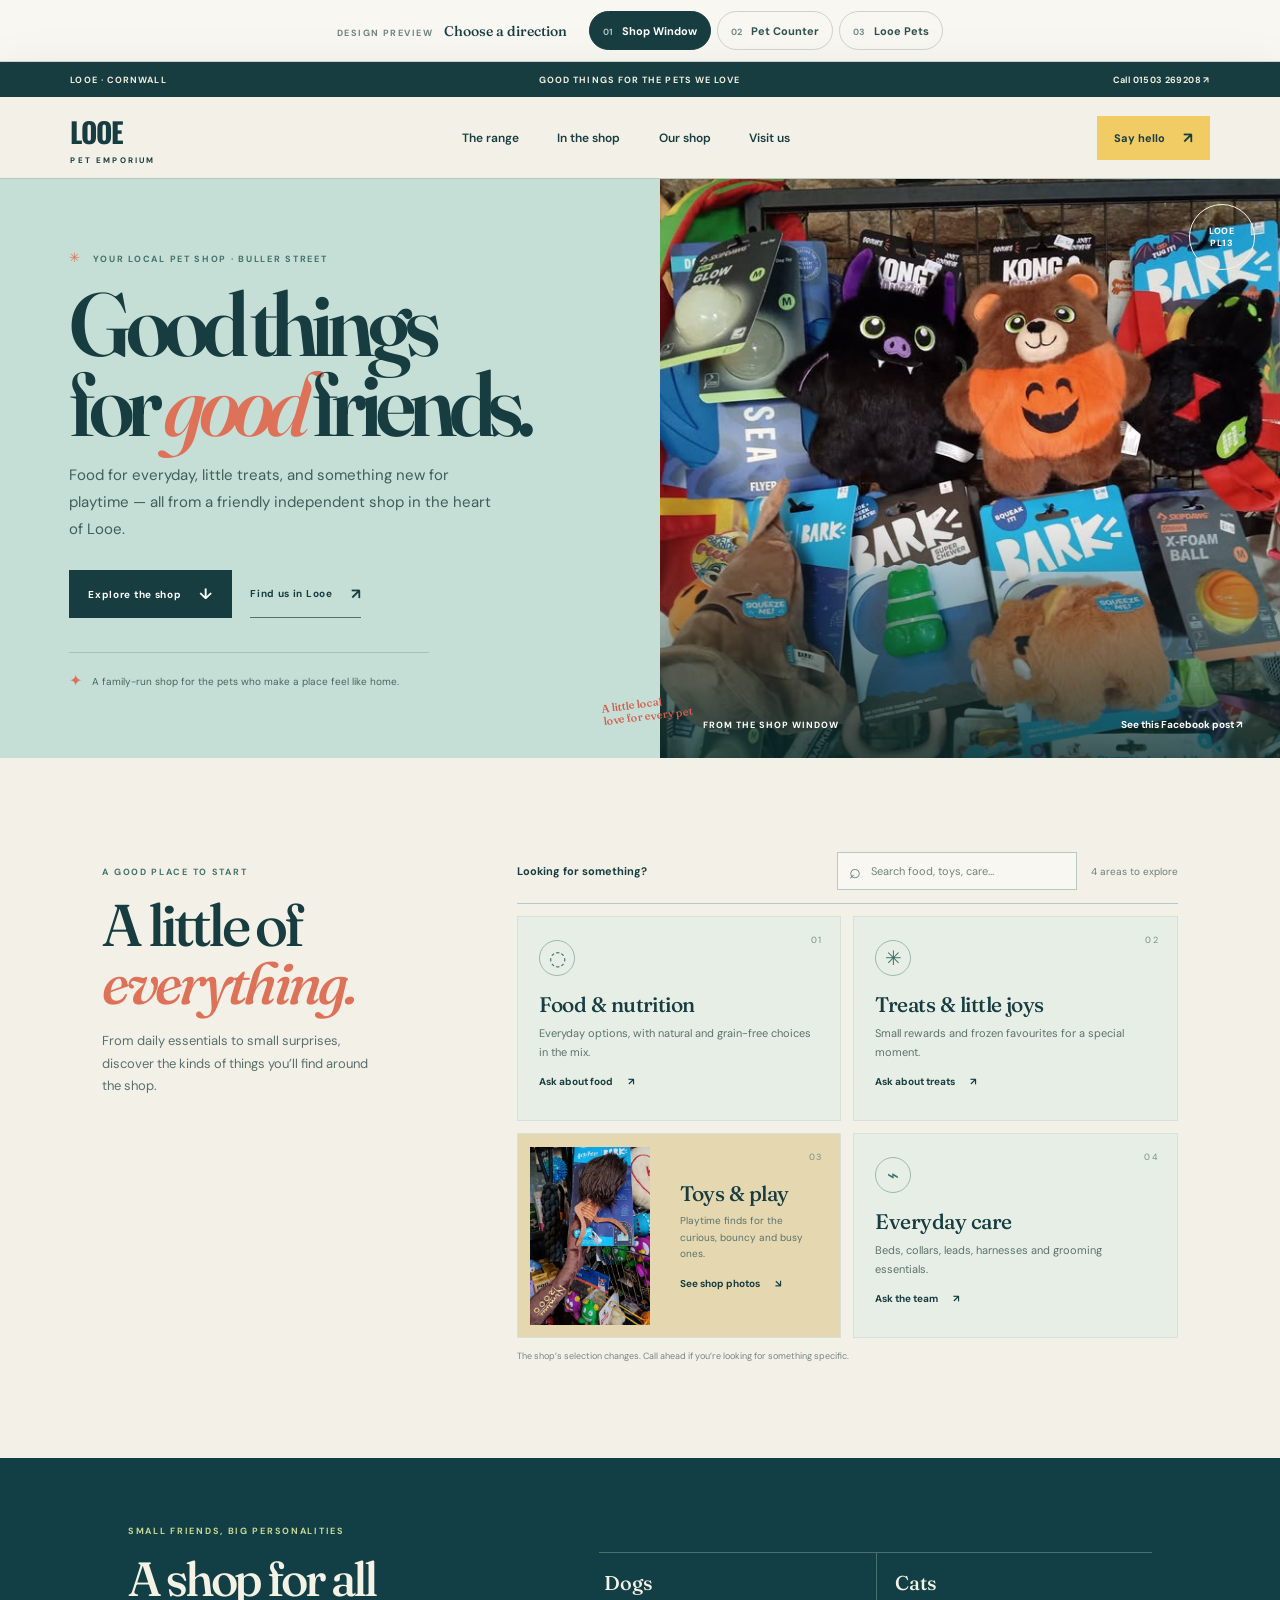
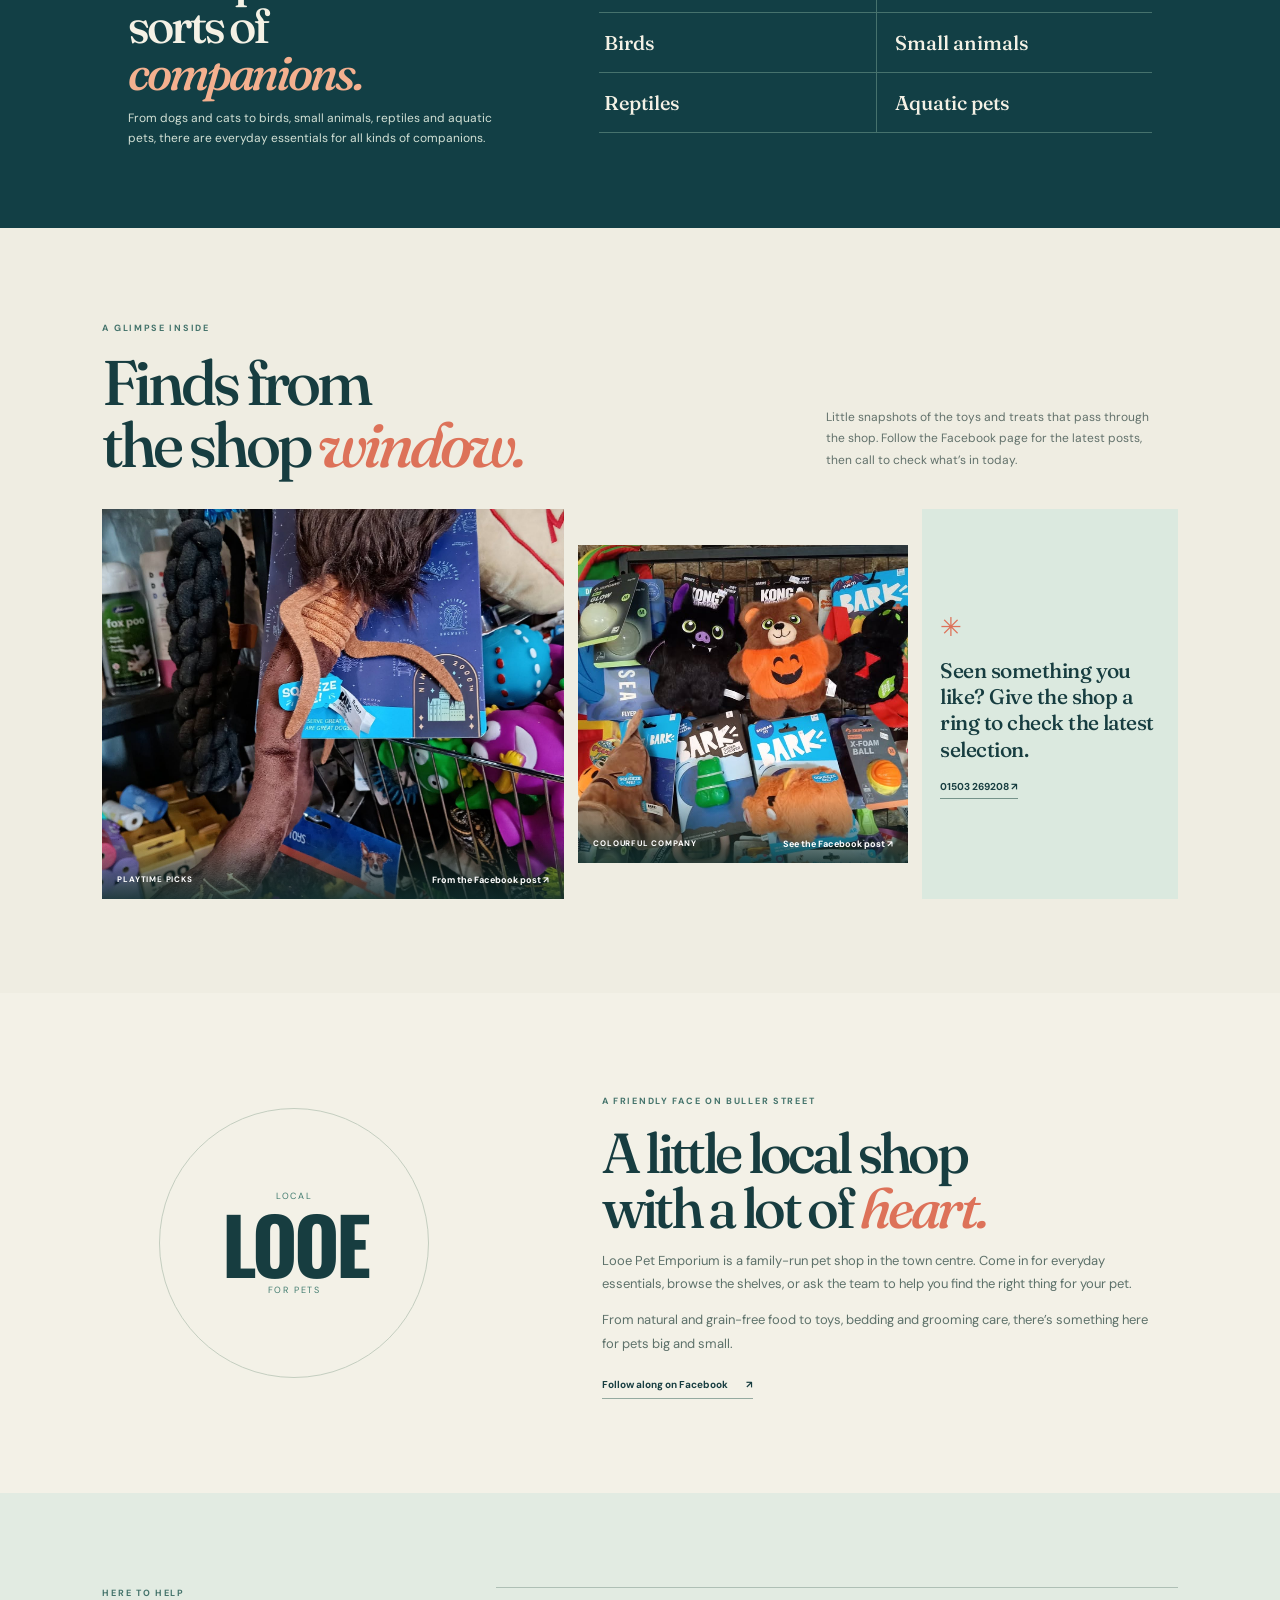
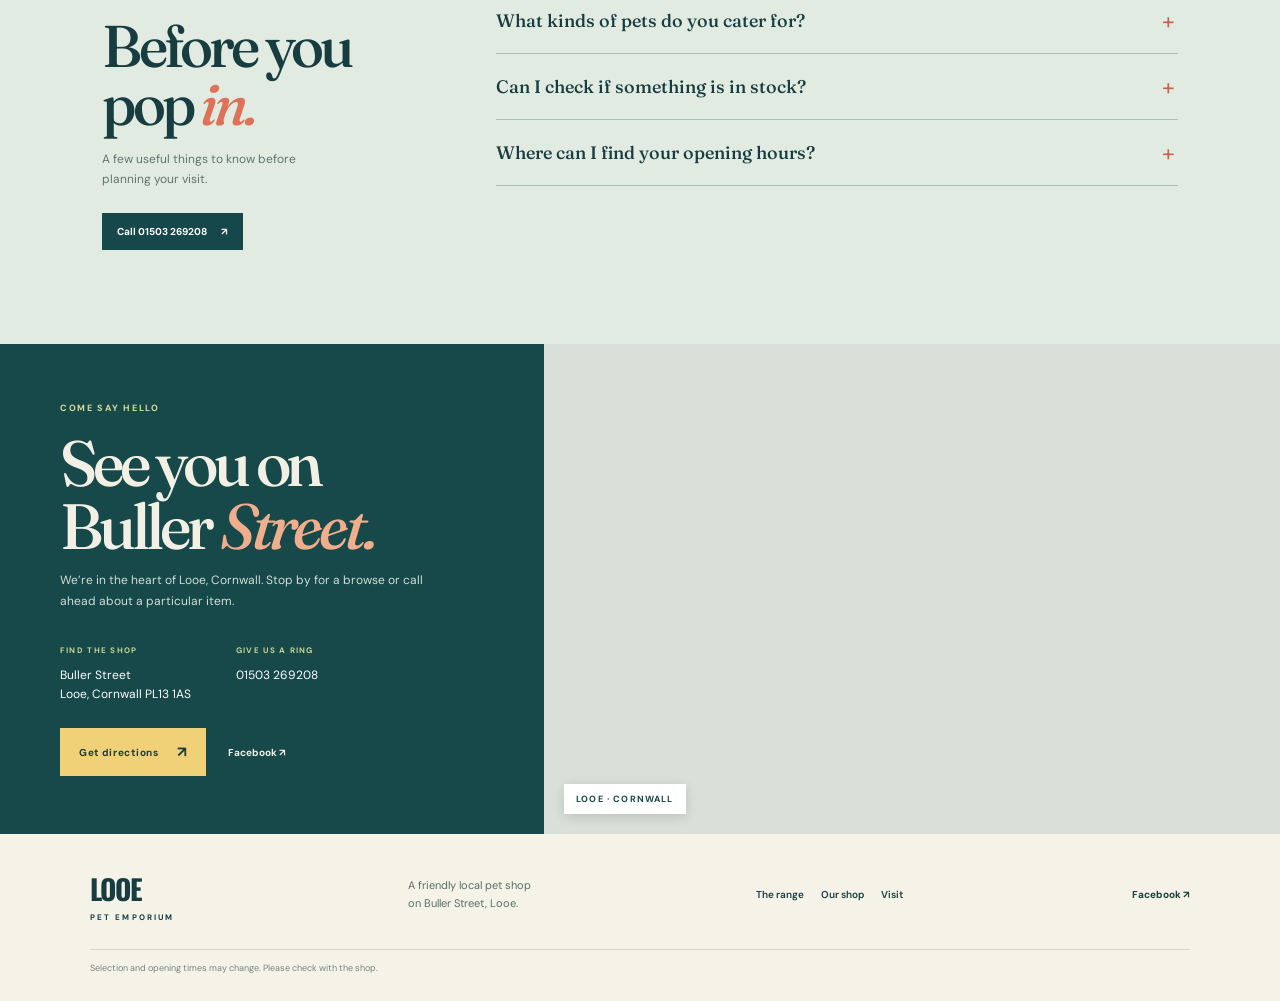
==== commit c12f5fd3: "Use full-resolution photos from the shop profile" ====
--- a/index.html
+++ b/index.html
@@ -9,14 +9,14 @@
   <meta property="og:title" content="Looe Pet Emporium — Good things for good friends">
   <meta property="og:description" content="Your local pet shop on Buller Street, Looe. Find food, treats, toys and everyday care for pets.">
   <meta property="og:url" content="https://oluisvi.github.io/looe-pet-emporium-concepts/">
-  <meta property="og:image" content="https://oluisvi.github.io/looe-pet-emporium-concepts/images/looe-facebook-toy-2.jpg">
+  <meta property="og:image" content="https://oluisvi.github.io/looe-pet-emporium-concepts/images/looe-facebook-toy-2-hd.jpg">
   <link rel="canonical" href="https://oluisvi.github.io/looe-pet-emporium-concepts/">
   <title>Looe Pet Emporium — Good things for good friends</title>
   <link rel="preconnect" href="https://fonts.googleapis.com">
   <link rel="preconnect" href="https://fonts.gstatic.com" crossorigin>
   <link href="https://fonts.googleapis.com/css2?family=DM+Sans:wght@400;500;600;700&family=Fraunces:opsz,wght@9..144,500;9..144,600;9..144,700&family=Oswald:wght@500;600;700&display=swap" rel="stylesheet">
-  <link rel="stylesheet" href="styles.css">
-  <script src="interactions.js" defer></script>
+  <link rel="stylesheet" href="styles.css?v=20261102-2">
+  <script src="interactions.js?v=20261102-2" defer></script>
   <script type="application/ld+json">
   {"@context":"https://schema.org","@type":"PetStore","name":"Looe Pet Emporium","address":{"@type":"PostalAddress","streetAddress":"Buller Street","addressLocality":"Looe","postalCode":"PL13 1AS","addressCountry":"GB"},"telephone":"+44 1503 269208","sameAs":["https://www.facebook.com/LooePetEmporium/"]}
   </script>
@@ -53,8 +53,8 @@
           <div class="hero-footnote"><span class="footnote-star" aria-hidden="true">✦</span><span>A family-run shop for the pets who make a place feel like home.</span></div>
         </div>
         <figure class="hero-photo">
-          <img src="images/looe-facebook-toy-2.jpg" alt="Colourful plush dog toys displayed in Looe Pet Emporium" width="200" height="200" fetchpriority="high">
-          <figcaption><span>FROM THE SHOP WINDOW</span><a href="https://www.facebook.com/LooePetEmporium/" target="_blank" rel="noopener noreferrer">See our Facebook page ↗</a></figcaption>
+          <img src="images/looe-facebook-toy-2-hd.jpg" alt="Colourful plush pet toys displayed in Looe Pet Emporium" width="797" height="600" fetchpriority="high">
+          <figcaption><span>FROM THE SHOP WINDOW</span><a href="https://www.facebook.com/LooePetEmporium/posts/pfbid02kshEQxr5nYsouXUyHDTH9yVLM5trbxNX1CpuwkBYutcdd6grgDbzhmVvW4PEGdyvl" target="_blank" rel="noopener noreferrer">See this Facebook post ↗</a></figcaption>
           <span class="photo-stamp" aria-hidden="true">LOOE<br>PL13</span>
         </figure>
         <div class="hero-side-note" aria-hidden="true">A little local<br>love for every pet</div>
@@ -72,7 +72,7 @@
               <span class="range-number">02</span><span class="range-icon" aria-hidden="true">✳</span><h3>Treats &amp; little joys</h3><p>Small rewards and frozen favourites for a special moment.</p><a href="tel:+441503269208" aria-label="Call Looe Pet Emporium to ask about treats">Ask about treats <span aria-hidden="true">↗</span></a>
             </article>
             <article class="range-card range-card-photo" data-range-item data-search="toys play balls plush chew dog cat">
-              <span class="range-number">03</span><img src="images/looe-facebook-toy-1.jpg" alt="A colourful selection of pet toys inside the shop" width="200" height="200" loading="lazy"><div><h3>Toys &amp; play</h3><p>Playtime finds for the curious, bouncy and busy ones.</p><a href="#shop-window">See shop photos <span aria-hidden="true">↘</span></a></div>
+              <span class="range-number">03</span><img src="images/looe-facebook-toy-1-hd.jpg" alt="A soft character pet toy shown on the shop shelves" width="1542" height="2048" loading="lazy"><div><h3>Toys &amp; play</h3><p>Playtime finds for the curious, bouncy and busy ones.</p><a href="#shop-window">See shop photos <span aria-hidden="true">↘</span></a></div>
             </article>
             <article class="range-card" data-range-item data-search="beds collars leads harness grooming shampoo flea worm care accessories">
               <span class="range-number">04</span><span class="range-icon" aria-hidden="true">⌁</span><h3>Everyday care</h3><p>Beds, collars, leads, harnesses and grooming essentials.</p><a href="tel:+441503269208" aria-label="Call Looe Pet Emporium to ask about everyday care">Ask the team <span aria-hidden="true">↗</span></a>
@@ -91,8 +91,8 @@
       <section class="shop-window section-wrap" id="shop-window" aria-labelledby="window-title">
         <div class="window-heading"><div><p class="eyebrow">A GLIMPSE INSIDE</p><h2 id="window-title">Finds from<br>the shop <em>window.</em></h2></div><p>Little snapshots of the toys and treats that pass through the shop. Follow the Facebook page for the latest posts, then call to check what’s in today.</p></div>
         <div class="photo-story">
-          <figure class="photo-story-main"><a href="https://www.facebook.com/LooePetEmporium/" target="_blank" rel="noopener noreferrer" aria-label="Open Looe Pet Emporium's Facebook page"><img src="images/looe-facebook-toy-1.jpg" alt="A member of the team holding a colourful pet toy in the shop" width="200" height="200" loading="lazy"></a><figcaption><span>PLAYTIME PICKS</span><span>From our Facebook page ↗</span></figcaption></figure>
-          <figure class="photo-story-side"><a href="https://www.facebook.com/LooePetEmporium/" target="_blank" rel="noopener noreferrer" aria-label="See more photos from Looe Pet Emporium on Facebook"><img src="images/looe-facebook-toy-2.jpg" alt="A shelf of colourful plush toys at Looe Pet Emporium" width="200" height="200" loading="lazy"></a><figcaption><span>COLOURFUL COMPANY</span><span>See more in store ↗</span></figcaption></figure>
+          <figure class="photo-story-main"><a href="https://www.facebook.com/LooePetEmporium/posts/pfbid02kshEQxr5nYsouXUyHDTH9yVLM5trbxNX1CpuwkBYutcdd6grgDbzhmVvW4PEGdyvl" target="_blank" rel="noopener noreferrer" aria-label="Open the Looe Pet Emporium Facebook post for this photo"><img src="images/looe-facebook-toy-1-hd.jpg" alt="A hand holds a soft character pet toy beside the shop's toy shelves" width="1542" height="2048" loading="lazy"></a><figcaption><span>PLAYTIME PICKS</span><span>From the Facebook post ↗</span></figcaption></figure>
+          <figure class="photo-story-side"><a href="https://www.facebook.com/LooePetEmporium/posts/pfbid02kshEQxr5nYsouXUyHDTH9yVLM5trbxNX1CpuwkBYutcdd6grgDbzhmVvW4PEGdyvl" target="_blank" rel="noopener noreferrer" aria-label="See the Looe Pet Emporium Facebook post for this photo"><img src="images/looe-facebook-toy-2-hd.jpg" alt="A shelf of colourful plush pet toys at Looe Pet Emporium" width="797" height="600" loading="lazy"></a><figcaption><span>COLOURFUL COMPANY</span><span>See the Facebook post ↗</span></figcaption></figure>
           <div class="photo-story-note"><span class="note-icon" aria-hidden="true">✳</span><p>Seen something you like? Give the shop a ring to check the latest selection.</p><a href="tel:+441503269208">01503 269208 <span aria-hidden="true">↗</span></a></div>
         </div>
       </section>
